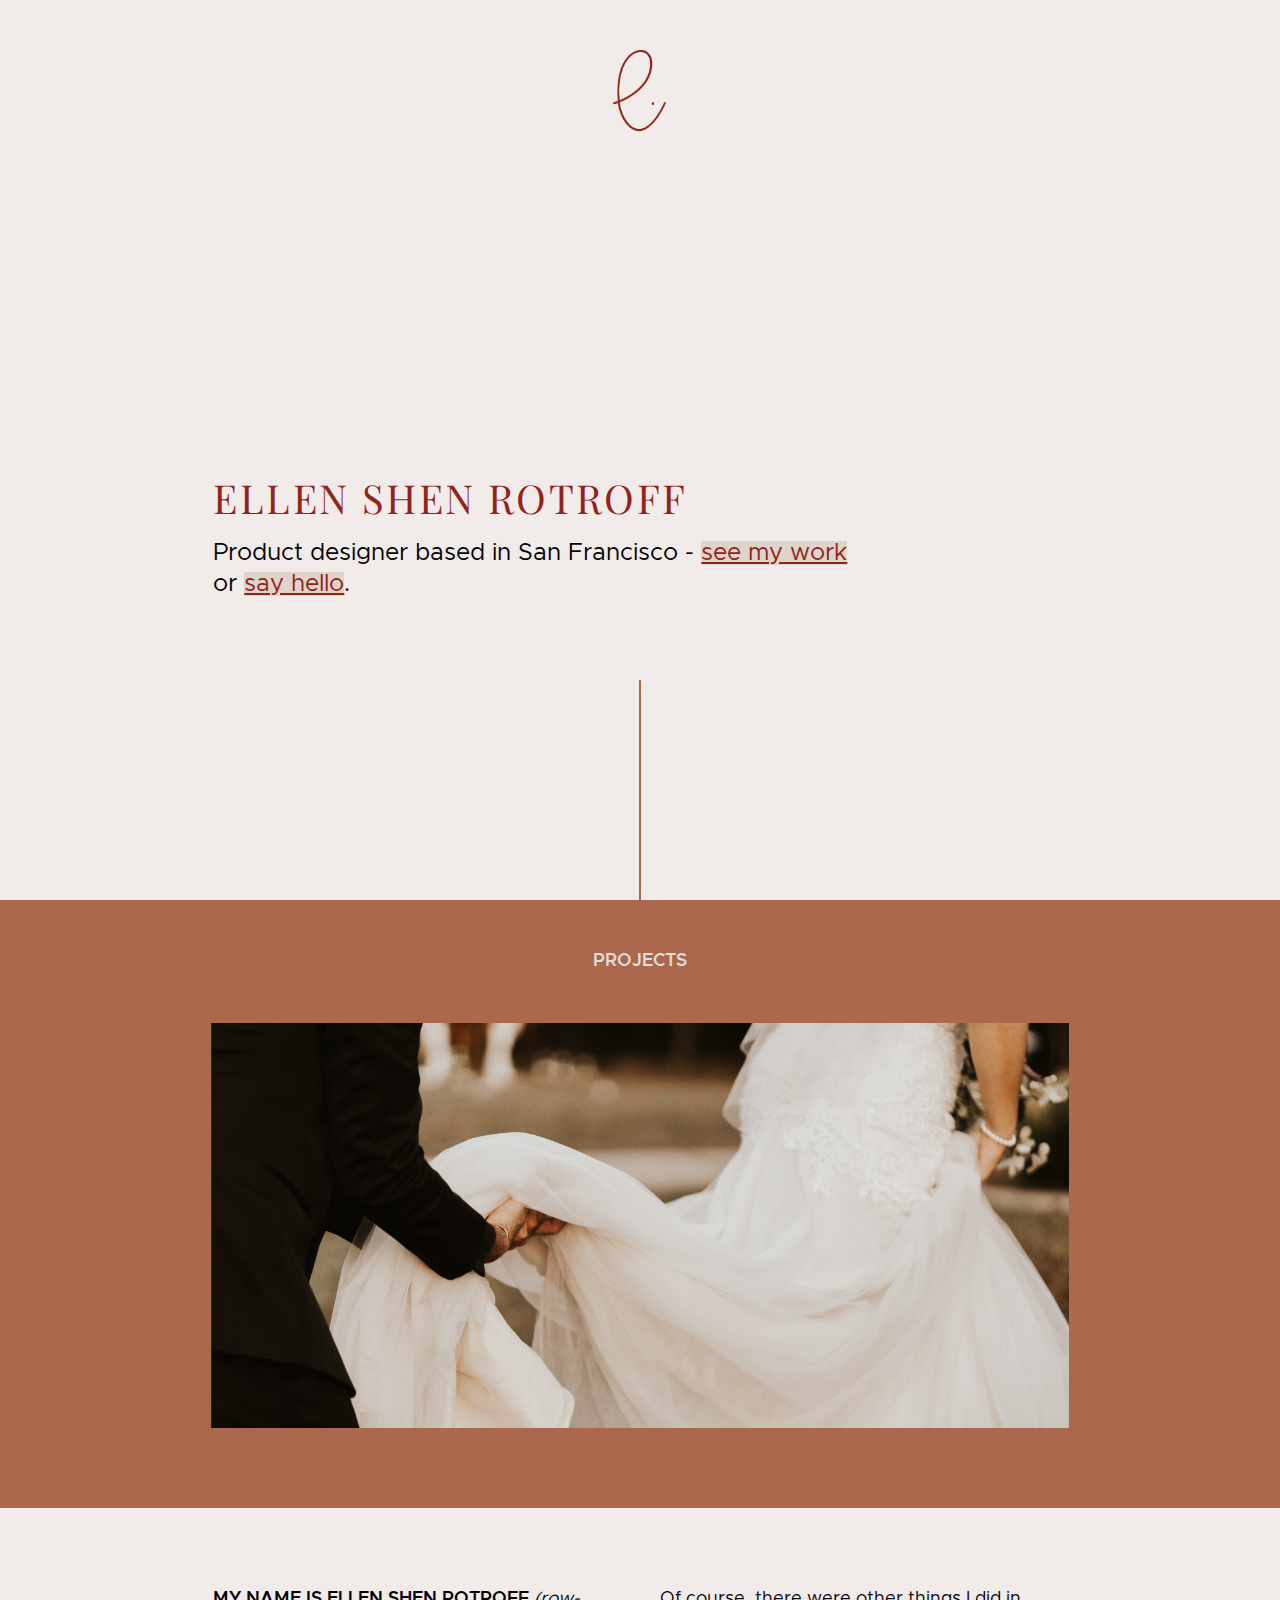
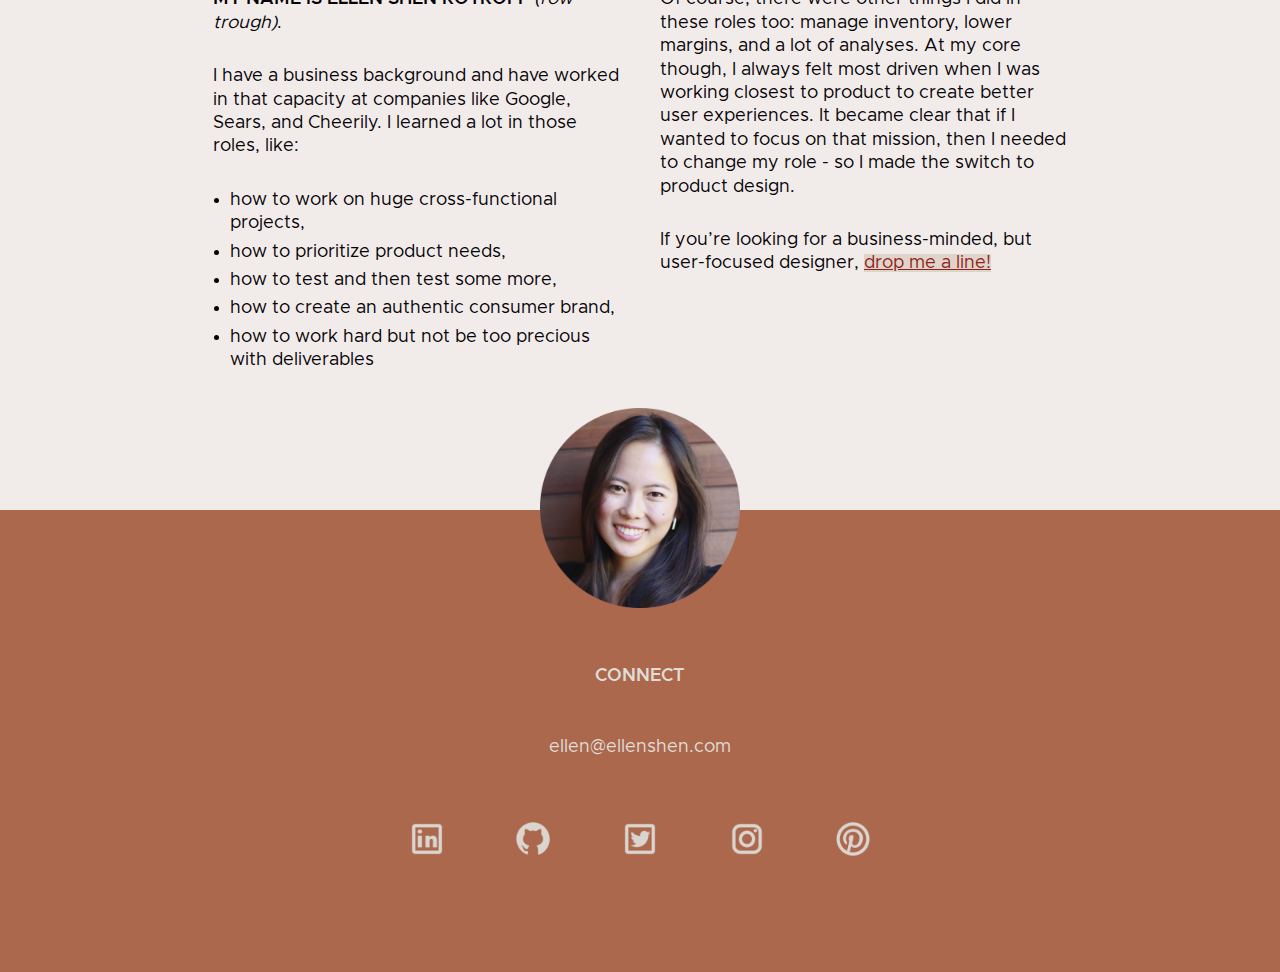
==== index.html @ 1d71dbde "Added tablet and desktop responsive code" ====
<!DOCTYPE html>
<html lang="en" dir="ltr">
  <head>
    <meta name="viewport" content="width=device-width, initial-scale=1">
    <title>Ellen Shen Rotroff | Portfolio</title>
    <link rel="stylesheet" href="styles/reset.css">
    <link rel="stylesheet" href="styles/style.css">
    <link href="https://fonts.googleapis.com/css?family=Playfair+Display" rel="stylesheet">
    <link href="https://fonts.googleapis.com/css?family=Montserrat:400,600" rel="stylesheet">
  </head>
  <body>
    <div class="container-home">

      <section class="nav">
        <img src="images/portfolio-logo.png"/>
      </section>

      <section class="hero">
        <div class="hero-name">
          <h1>ELLEN SHEN ROTROFF</h1>
        </div>
        <p class="hero-description">Product designer based in San Francisco - <a href="#work" class="highlight">see my work</a> or <a href="#connect" class="highlight">say hello</a>.</p>
      </section>

      <section class="scroll-down-line">
        <div class="line-one"></div>
      </section>

      <section class="projects">
        <a id="work"></a>
        <h2 class="projects-header">PROJECTS</h2>

        <div class="case-outer">
          <img src="/images/gather/case-study-hero.jpg" class="case-img"/>
          <div class="case-inner">
            <div class="case-title">
                <h3 class="title">GATHER</h3>
            </div>
            <a href="project.hml"><div class="case-study">
              <h3 class="case-title-hover">GATHER</h3>
              <div class="case-desc">
                <p class="light">An organized and collaborative wedding planning experience for modern couples</p>
              </div>
              <a href="project.html" class="btn light">View Case Study</a>
            </div></a>
          </div>
        </div>
      </section>

      <section class="about">
        <div class="about-col-1">
        <p><span id="biography-intro">MY NAME IS ELLEN SHEN ROTROFF</span> <span class="italicized">(row-trough)</span>.</p>
        <p>I have a business background and have worked in that capacity at companies like Google, Sears, and Cheerily. I learned a lot in those roles, like:</p>
          <ul class="bulleted-list">
            <li>how to work on huge cross-functional projects,</li>
            <li>how to prioritize product needs,</li>
            <li>how to test and then test some more,</li>
            <li>how to create an authentic consumer brand,</li>
            <li>how to work hard but not be too precious with deliverables</li>
          </ul>
        </div>
        <div class="about-col-2">
        <p>Of course, there were other things I did in these roles too: manage inventory, lower margins, and a lot of analyses. At my core though, I always felt most driven when I was working closest to product to create better user experiences. It became clear that if I wanted to focus on that mission, then I needed to change my role - so I made the switch to product design.</p>
        <p>If you’re looking for a business-minded, but user-focused designer, <a href="mailto:ellen@ellenshen.com" class="highlight">drop me a line!</a></p>
      </div>
      </section>

      <section class="photo">
        <img src="images/ellen-2.png" alt="Photo of Ellen"></img>
      </section>

      <section class="decorative-line-top">
        <div class="line-two-top"></div>
      </section>

      <section class="decorative-line-bottom">
        <div class="line-two-bottom"></div>
        <div class="line-two-end"></div>
      </section>

      <footer class="footer-home">
        <h2 class="footer-name"><a id="connect"></a>Connect</h2>
        <a href="mailto:ellen@ellenshen.com" id="email">ellen@ellenshen.com</a>
          <ul class="social-links">
            <li class="linkedin"><a href="https://www.linkedin.com/in/eshen/" target="_blank"><img src="images/icons8-linkedin.png" alt="LinkedIn icon" /></a></li>
            <li class="github"><a href="https://github.com/lnshen" target="_blank"><img src="images/icons8-github.png" alt="Github icon" /></a></li>
            <li class="twitter"><a href="https://twitter.com/ellenshen" target="_blank"><img src="images/icons8-twitter.png" alt="Twitter icon" /></a></li>
            <li class="instagram"><a href="https://www.instagram.com/ecshen/" target="_blank"><img src="images/icons8-instagram_new.png" alt="Instagram icon" /></a></li>
            <li class="pinterest"><a href="https://www.pinterest.com/ellenshen/" target="_blank"><img src="images/icons8-pinterest.png" alt="Pinterest icon" /></a></li>
          </ul>
      </footer>

    </div>
  </body>
</html>
---- styles/style.css ----
@font-face {
    font-family: 'Metropolis Regular';
    src: url("/fonts/Metropolis-Regular.ttf");
}

@font-face {
    font-family: 'Metropolis SemiBold';
    src: url('/fonts/Metropolis-SemiBold.ttf');
}

/* ---------- universal ---------- */

* {
  box-sizing: border-box;
}

html {
  font-size: 10px;
}



/* ----------- structure ----------- */

.container-home {
  background-color: rgba(241, 236, 234, 1);
  display: grid;
  grid-template-columns: 1fr 4fr 2fr 4fr 1fr;
  grid-template-areas:
  ".                      nav                    nav                    nav                    ."
  ".                      hero                   hero                   hero                      ."
  ".                      .                      scroll-down-line       .                      ."
  "projects               projects               projects               projects               projects"
  ".                      about                  about                  about                  ."
  ".                      photo                  photo                  photo                  ."
  ".                      .                      decorative-line-top    .                      ."
  "decorative-line-bottom decorative-line-bottom decorative-line-bottom decorative-line-bottom decorative-line-bottom"
  "footer                 footer                 footer                 footer                 footer";
}


.container-project {
  background-color: rgba(241, 236, 234, 1);
}

section.portfolio {
  padding: 5rem 8%;
}

.bg-white {
  background-color: #fff;
}

.nav img {
  height: 100%;
  text-align: center;
  margin: 0 auto;
  display: block;
}



/* ----------- background colors ----------- */

section {
  background-color: rgba(241, 236, 234, 1);
}

footer,
.projects,
.decorative-line-bottom,
.overview {
  background-color: #AB684D;
}



/* ----------- typography - general ----------- */

h1 {
  color: #91231B;
  font-family: 'Playfair Display', serif;
  font-size: 4em;
  font-weight: 400;
  letter-spacing: 0.06em;
  padding-bottom: 2rem;
  text-transform: uppercase;
}

h2, h3, p {
  font-family: 'Metropolis Regular', sans-serif;
  font-size: 1.8em;
  line-height: 130%;
}


h2, h3 {
  color: #E0DDD7;
  margin: 0 0 5rem 0;
  text-transform: uppercase;
}

h2 {
  font-family: 'Metropolis SemiBold', sans-serif;
}

h2.dark {
  color: #91231B;
  margin: 0 0 3rem 0;
}

h3, p {
  font-weight: 400;
}

p {
  color: #060206;
  margin: 0 0 3rem 0;
}

p.light {
  color: #E0DDD7;
}

a {
  color: #91231B;
  font-family: 'Metropolis Regular', sans-serif;
}

a.highlight {
  background: rgba(183, 156, 130, 0.3);
}

a.highlight:hover,
a.highlight:focus {
  font-family: 'Metropolis SemiBold', sans-serif;
}

a.highlight:active {
  background: rgba(183, 156, 130, 0.5);
}

footer a {
  color: #E0DDD7;
  font-size: 1.8em;
  text-decoration: none;
}


/* ----------- list styling ----------- */

ul {
  color: #060206;
  font-family: 'Metropolis Regular', sans-serif;
  font-size: 1.8em;
  font-weight: 400;
  line-height: 130%;
  margin: 0 0 3rem 0;
}

li {
  padding: 0 0 0.5rem 0;
}

.bulleted-list {
  list-style: disc;
  margin-left: 0.9em;
}



/* ----------- button styling ----------- */

a.btn {
  border: none;
  border-radius: 0;
  cursor: pointer;
  display: inline-block;
  font-size: 1.8rem;
  padding: 1.5rem;
  margin: 0 auto;
  text-align: center;
  text-decoration: none;
  transition: background 150ms ease-in-out,
              transform 50ms ease;
  width: 100%;
}

a.btn:focus {
    outline-offset: -2px;
}

a.btn:active {
    transform: scale(0.99);
}

a.light {
  background: #FFFFFF;
  color: #91231B;
}

a.light:hover,
a.light:focus {
    background: rgba(241, 236, 234, 1);
}

a.light:focus {
    outline: 1px solid #AB684D;
}

a.dark {
  background: #AB684D;
  color: #FFF;
}

a.dark:hover,
a.dark:focus {
    background: rgba(171, 104, 77, 0.9);
}

a.dark:focus {
    outline: 1px solid #FFF;
}



/* ----------- projects section - HERO ----------- */

.proj-hero {
  text-align: center;
}

.proj-hero-img {
  padding: 0 0 3rem 0;
  width: 80%;

}

.proj-hero-logo {
  padding: 0 0 3rem 0;
  width: 40%;
  max-width: 20rem;
}

/* ----------- projects section - ROLE ----------- */

.role, .deliverables, .tools {
  text-align: center;
}

.role-text {
  max-width: 45rem;
  margin: 0 auto;
}

.role-text h2 {
  margin: 0 auto;
  max-width: 40rem;
}

/* ----------- projects section - OVERVIEW ----------- */

.overview {
    display: grid;
    grid-template-columns: 1fr 8fr 1fr;
    grid-template-areas:
        ". problem-title  ."
        ". problem ."
        ". solution-title       ."
        ". solution .";
    padding: 5rem 0 2rem 0;
    text-align: center;
  }

  .problem-title {
    grid-area: problem-title;
  }

  .solution-title {
    grid-area: solution-title;
  }

  .problem-title,
  .solution-title {
    margin: 0 auto -6.5rem;
    z-index: 1;
  }

  .title {
    background: #AB684D;
    width: 10rem;
    z-index: 2;
  }

  .problem {
    grid-area: problem;
  }

  .solution {
    grid-area: solution;
  }

  .problem,
  .solution {
    border: 0.1em solid #E0DDD7;
    padding: 5rem 2rem 2rem;
    margin: 0 auto 3rem;
  }

/* ----------- projects section - COMPETITIVE ANALYSIS ----------- */

.comp-analysis-logos {
  display: flex;
  text-align: center;
}

.logo-1, .logo-2, .logo-3 {
  flex-grow: 1;
}

.comp-analysis-logos img {
  width: 80%;
}


/* ----------- projects section - USER RESEARCH ----------- */

.statistic {
  font-family: 'Playfair Display', serif;
  font-size: 7.2rem;
  color: #AB684D;
}

.orange {
  color: #AB684D;
}

/* ----------- projects section - USER PERSONAS ----------- */

.full-width {
  width: 100%;
}

.bold {
  font-family: 'Metropolis SemiBold', sans-serif;
}

/* ----------- projects section - BRANDING ----------- */

.moodboard {
  padding-bottom: 5rem;
}

.color-palette {
  display: flex;
  text-align: center;
}

.color-1,
.color-2,
.color-3,
.color-4,
.color-5
 {
  border-radius: 50%;
  flex-grow: 1;
  height:18vw;
  margin: 1vw;
  width: 18vw;
}

.color-1 {
  background: #6C716B;
}

.color-2 {
  background: #8F8D82;
}

.color-3 {
  background: #FFF;
}

.color-4 {
  background: #E9E7E6;
}

.color-5 {
  background: #080F01;
}

.typography {
  text-align: center;
}

.type-1 {
  font-family: 'Playfair Display', serif;
  font-size: 2.4rem;
  font-weight: 400;
  margin: 0;
}

.type-2,
.type-3,
.type-4 {
  font-family: 'Poppins', sans-serif;
  margin: 0;
}

.type-3,
.type-4 {
  font-size: 1.2rem;
}

.type-2 {
  font-size: 1.3rem;
}

.type-1,
.type-2,
.type-4 {
  color: #060F00;
}

.type-4 {
  color: #6B716B;
  text-decoration: underline;
}

.type-description {
  font-size: 1.4rem;
}

/* ----------- projects section - WIREFRAMES ----------- */


.partial-width {
  width: 100%;
}

.add-padding {
  padding: 0 0 3rem 0;
}

.wireframes a {
  margin-bottom: 5rem;
}

.wireframes-img {
  display: none;
}

.mockups-img,
.prototype-img {
  width: 100%;
}

.prototype-img {
  max-width: 450px;
}

/* ----------- homepage section - NAVIGATION ----------- */

.nav {
  grid-area: nav;
  height: 15vh;
  padding-top: 5rem;
  margin: 0 auto;
}

#logo {
  color: #91231B;
  letter-spacing: 0.01em;
  font-family: 'Playfair Display', serif;
  font-size: 1.8em;
  font-weight: 400;
  text-decoration: none;
  text-transform: uppercase;
}



/* ----------- homepage section - HERO ----------- */

.hero {
  display: flex;
  flex-direction: column;
  grid-area: hero;
  height: 55vh;
  justify-content: flex-end;
  width: 75%;
}

.hero-description  {
  font-size: 2.4em;
}

.scroll-down-line {
  grid-area: scroll-down-line;
  height: 30vh;
}

.line-one {
  border: 0.05rem solid #AB684D;
  width: 0.05rem;
  margin-top: 5rem;
  margin-bottom: 0;
  margin-left: auto;
  margin-right: auto;
  height: 25vh;
}



/* ---------- homepage section - PROJECTS ---------- */

.projects {
  display: grid;
  grid-area: projects;
  grid-template-columns: 1fr 10fr 1fr;
  grid-template-areas:
      ". projects-header  ."
      ". case-outer       .";
  padding: 5rem 0 8rem 0;
  text-align: center;
}

.case-inner {
  display: grid;
  grid-template-columns: 1fr;
  grid-template-areas:
      "case-title"
      "case-study";
  text-align: center;
}

.projects-header {
  grid-area: projects-header;
}

.case-outer {
  grid-area: case-outer;
}

.case-img {
  display: none;
}

.case-inner a {
  text-decoration: none;
}

.case-title {
  grid-area: case-title;
  margin: 0 auto -6.5rem;
  z-index: 1;
}

.title {
  background: #AB684D;
  width: 10rem;
  z-index: 2;
}

.case-study {
  border: 0.1em solid #E0DDD7;
  grid-area: case-study;
  padding: 5rem 2rem;
}

.case-title-hover {
  display: none;
}


/* ----------- homepage section - ABOUT ----------- */

.about {
  grid-area: about;
  padding: 8rem 0 5rem;
}

#biography-intro {
  color: #060206;
  font-family: 'Metropolis SemiBold', sans-serif;
  text-transform: uppercase;
}

.italicized {
  font-style: italic;
}

.photo {
  background: none;
  grid-area: photo;
  margin: 0 0 -1rem 0;
  text-align: center;
  z-index: 2;
}

.photo img {
    height: auto;
    max-width: 20rem;
    width: 80%;
}

.decorative-line-top {
  grid-area: decorative-line-top;
  height: 20vh;
  z-index: 1;
}

.decorative-line-bottom {
  grid-area: decorative-line-bottom;
  height: 15vh;
}

.line-two-top,
.line-two-bottom,
.line-two-end {
  margin: 0 auto;
}

.line-two-top {
  border: 0.05rem solid #AB684D;
  height: 20vh;
  width: 0;
}

.line-two-bottom {
  border: 0.05rem solid #E0DDD7;
  height: 10vh;
  width: 0;
}

.line-two-end {
  background: #E0DDD7;
  border-radius: 50%;
  height: 1rem;
  width: 1rem;
}



/* ----------- homepage section - FOOTER ----------- */

footer {
  display: grid;
  grid-area: footer;
  grid-template-columns: 1fr 10fr 1fr;
  grid-template-areas:
    ". footer-name ."
    ". email ."
    ". social-links .";
  padding: 10rem 0;
  text-align: center;
  margin-bottom: 0rem;
}

.footer-home {
  padding-top: 5rem;
}

.footer-name {
  grid-area: footer-name;
}

#email {
  grid-area: email;
  padding: 0 0 3.5em 0;
}

.social-links {
  display: flex;
  grid-area: social-links;
}

.linkedin,
.github,
.twitter,
.instagram,
.pinterest {
  flex-grow: 1;
}

.social-links img {
  height: auto;
  max-width: 4rem;
  width: 100%;
}



/* ----------- (TABLET - SMALL) responsive ----------- */

@media screen and (min-width: 575px) {

  /*--- home ---*/


  .container-home {
    grid-template-columns: 1fr 2fr 1fr 2fr 1fr;

    }

  .projects {
    grid-template-columns: 1fr 5fr 1fr;
    padding: 5rem 0 8rem 0;
  }

  .case-desc {
    width: 80%;
    margin: 0 auto;
  }

  a.btn,
  a.dark {
    max-width: 50rem;
  }

  /*--- project ---*/

  a.dark {
    max-width: 45rem;
    margin: 0 auto;
  }

  .product-summary {
    max-width: 50rem;
    margin-left: auto;
    margin-right: auto;
  }

  .proj-hero-img {
    max-height: 40vh;
    width: auto;
  }

  section.portfolio {
    padding: 5rem 12%;
  }

  .overview {
      display: grid;
      grid-template-columns: 1fr 8fr 1fr;
      grid-template-areas:
          ". problem-title  ."
          ". problem ."
          ". solution-title       ."
          ". solution .";
      padding: 5rem 0 2rem 0;
      text-align: center;
    }

    .wireframes a {
      margin-bottom: 5rem;
    }

}


/* ----------- (TABLET - LARGE) responsive ----------- */

@media screen and (min-width: 900px) and (max-width: 1198px) {

  .moodboard {
    padding: 0 20% 5rem 20%;
  }

  .colors {
    padding: 0 20%;
    margin: 0 auto;
  }

  .color-1,
  .color-2,
  .color-3,
  .color-4,
  .color-5 {
    border-radius: 0;
    height: 10rem;
  }

}


@media screen and (min-width: 900px) {


  /*--- home ---*/

  .decorative-line-top,
  .decorative-line-bottom {
    display: none;
  }

  .about {
    display: flex;
    padding-bottom: 0;
  }

  .about-col-1 {
    margin-right: 2rem;
  }

  .about-col-2 {
    margin-left:2rem;
  }

  .about-col-1,
  .about-col-2 {
    width: 100%;
  }

  .photo {
    margin-bottom: -10rem;
  }

  .footer-home {
    padding-top: 15rem;
  }

  .social-links {
    margin: 0 auto;
    width: 50%;
  }

  /*--- project ---*/

  section.portfolio {
    padding: 5rem 20%;
  }

  .overview {
      display: grid;
      grid-template-columns: 1fr 3fr 1fr;
      grid-template-areas:
          ". problem-title  ."
          ". problem ."
          ". solution-title       ."
          ". solution .";
      padding: 5rem 0 2rem 0;
      text-align: center;
    }

  .personas {
    background-image: url(/images/gather/personas.jpg);
    background-size: cover;
    height: 90vh;
  }

  .personas-image {
    display: none;
  }

  .user-stories {
    background-image: url(/images/gather/user-flows-2.png);
    height: 95vh;
    background-size: cover;
  }

  .lower {
    margin-top: 7rem;
  }

  .user-flows {
    display: none;
  }

}


/* ----------- (DESKTOP) responsive - HOMEPAGE ----------- */

@media screen and (min-width: 1199px) {


  .container-home {
    display: grid;
    grid-template-columns: 2fr 4fr 4fr 2fr;
    grid-template-areas:
    "nav                    nav                    nav                    nav"
    ".                      hero                   hero                   ."
    ".                      scroll-down-line       scroll-down-line       ."
    "projects               projects               projects               projects"
    ".                      about                  about                  ."
    ".                      photo                  photo                  ."
    "footer                 footer                 footer                 footer";
  }

/* ----------- (DESKTOP) responsive - HOMEPAGE - PROJECTS ----------- */

  .projects {
    display: block;
  }

  .case-outer {
    height: 45vh;
    min-height: 30rem;
    width: 67%;
    margin: 0 auto;
    overflow: hidden;
    position: relative;
  }

  .case-outer:hover .case-img {
    opacity: 0.1;
  }

  .case-outer:hover .case-inner {
    opacity: 1;
  }

  .case-img {
    display: block;
    opacity: 1;
    position: absolute;
    left: 50%;
    top: 50%;
    height: auto;
    width: 100%;
    transform: translate(-50%,-50%);
  }

  .case-inner {
    margin: 0 auto;
    opacity: 0;
    position: absolute;
    text-align: center;
    transition: .5s ease;
    left: 0;
    right: 0;
    top: 0;
  }

  .case-title {
    position: absolute;
    visibility: hidden;
  }

  .case-study {
    height: 45vh;
    min-height: 30rem;
    width: 100%;
  }

  .case-title-hover {
    display: block;
    background-color: transparent;
  }

  .case-desc {
    margin: 0 auto;
    width: 50%;
  }

/* ----------- (DESKTOP) responsive - PROJECT ----------- */

  section.portfolio {
    padding: 5rem 17%;
  }

  section.rm-portfolio {
    padding: 0;
  }

  .left-content {
    padding-right: 3rem;
    width: 50%;
  }

  a.btn {
    width: 100%;
  }

/* ----------- (DESKTOP) responsive - PROJECT - HERO ----------- */

  .product-summary {
    max-width: 70rem;
  }

/* ----------- (DESKTOP) responsive - PROJECT - ROLE ----------- */

  .role-section {
    display: flex;
  }

  .role,
  .deliverables,
  .tools {
    width: 30%;
    margin: 0 auto;
  }

  .role-text h2 {
    padding-bottom: 1rem;
  }

/* ----------- (DESKTOP) responsive - PROJECT - OVERVIEW ----------- */

  .overview {
    display: grid;
    grid-template-columns: 1fr 3fr 3fr 1fr;
    grid-template-areas:
      ". problem-title solution-title ."
      ". problem       solution       .";
    padding: 5rem 0 2rem 0;
    text-align: center;
  }

  .problem,
  .solution {
    width: 95%;
  }

  .overview-text {
    width: 80%;
    margin: 0 auto 2rem auto;
  }

/* ----------- (DESKTOP) responsive - PROJECT - COMP ANALYSIS ----------- */

  .comp-analysis {
    display: flex;
  }

  .comp-analysis-logos {
    display: flex;
    flex-direction: column;
    margin: 0 auto;
    width: 50%;
  }

  .comp-analysis-logos img {
    width: 40%;
  }

/* ----------- (DESKTOP) responsive - PROJECT - USER RESEARCH ----------- */

  .user-research {
    margin: 0 auto;
  }

  .user-research-content {
    display: flex;
    width: 100%;
  }

  .stat-div {
    padding-right: 2rem;
  }

  .stat-desc {
    padding: 2rem 0 0 2rem;
  }

/* ----------- (DESKTOP) responsive - PROJECT - WIREFRAMES ----------- */

  .container-wireframes {
    display: grid;
    grid-template-columns: 2fr 4fr 4fr 2fr;
    grid-template-areas:
    ". wireframes-img wireframes   ."
    ". wireframes-img user-testing ."
    ". wireframes-img .            .";
    padding: 5rem 0;
  }

  .wireframes {
    grid-area: wireframes;
    margin-left: 3rem;
  }

  .wireframes img {
    display: none;
  }

  .wireframes-img {
    display: inline;
    grid-area: wireframes-img;
    width: 100%;
  }

/* ----------- (DESKTOP) responsive - PROJECT - USER TESTING ----------- */

  .user-testing {
    background-color: rgba(241, 236, 234, 1);
    grid-area: user-testing;
    margin: 5rem 0 0 3rem;
  }


/* ----------- (DESKTOP) responsive - PROJECT - BRANDING ----------- */

  .container-branding {
    background-color: #fff;
    display: grid;
    grid-template-columns: 2fr 4fr 4fr 2fr;
    grid-template-areas:
    ". branding  type      ."
    ". colors    type      ."
    ". moodboard moodboard .";
    padding: 5rem 0;
  }

  .branding {
    background-color: #fff;
    grid-area: branding;
    padding-right: 2rem;
  }

  .colors {
    background-color: #fff;
    grid-area: colors;
  }

  .type {
    background-color: #fff;
    grid-area: type;
  }

  .moodboard {
    background-color: #fff;
    grid-area: moodboard;
  }

  .color-palette {
    display: flex;
    max-width: 30rem;
    text-align: center;
  }

  .color-1,
  .color-2,
  .color-3,
  .color-4,
  .color-5
   {
    border-radius: 0%;
    height: 4rem;
    margin: 0.5rem;
    width: 4rem;
  }

  .color-3 {
    border: 0.1rem solid #E9E7E6;
  }

  .typography {
    text-align: left;
    padding-left: 4rem;
  }

  .type-1 {
    font-size: 2.4rem;
  }

  .type-3,
  .type-4 {
    font-size: 1.4rem;
  }

  .type-2 {
    font-size: 1.8rem;

  }

  .type-description {
    font-size: 1.2rem;
    margin: 0 0 1rem 0;
  }

/* ----------- (DESKTOP) responsive - PROJECT - MOCKUPS ----------- */

  .mockups {
    background-color: rgba(241, 236, 234, 1);
    display: flex;
  }

  .mockups-img {
    margin: 0 auto;
    width: 50%;
  }

/* ----------- (DESKTOP) responsive - PROJECT - PROTOTYPE ----------- */

  .prototype {
    display: flex;
    flex-direction: row-reverse;
    background-color: #fff;
  }

  .prototype-summary {
    margin: 0 auto;
    padding-left: 3rem;
    width: 50%;
  }

  .prototype-img {
    height: 100%;
    width: 50%;
  }

/* ----------- (DESKTOP) responsive - PROJECT - CLOSING THOUGHTS ----------- */

  .closing-thoughts {
    background-color: rgba(241, 236, 234, 1);
  }

}
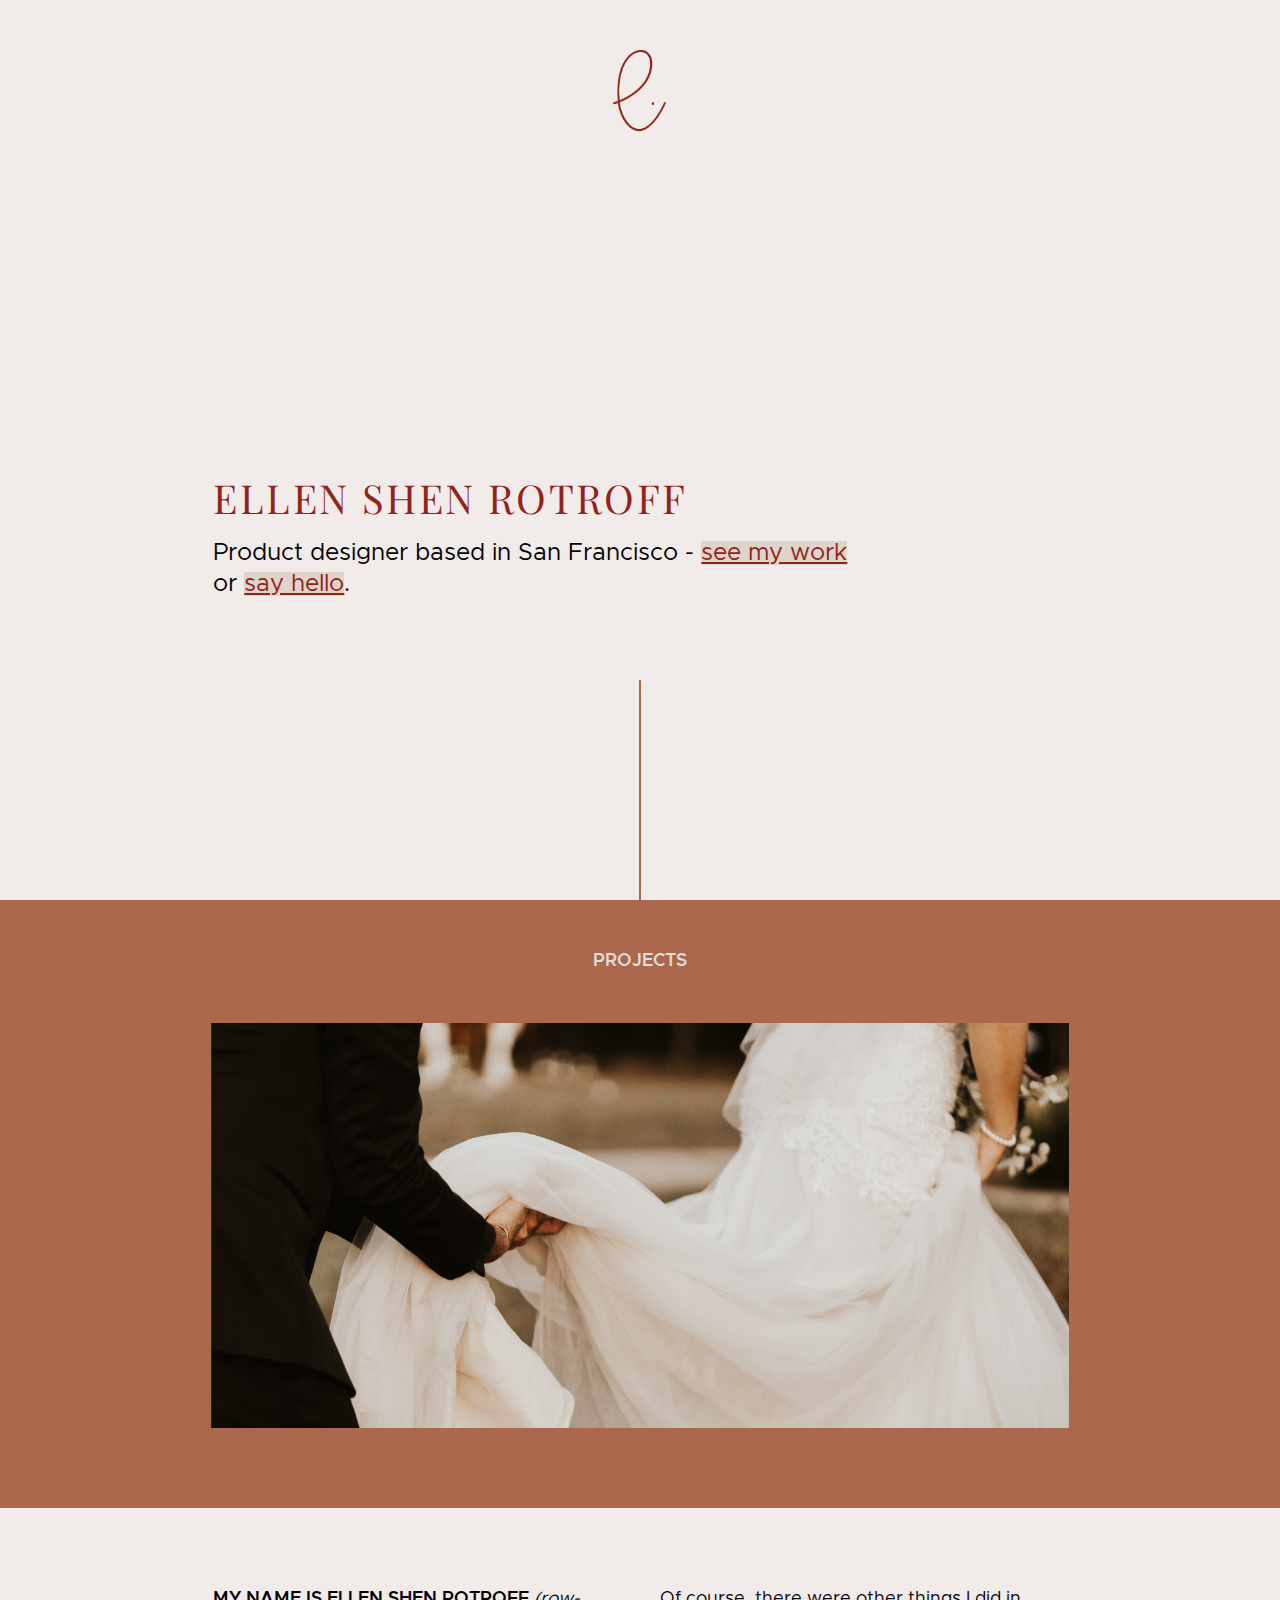
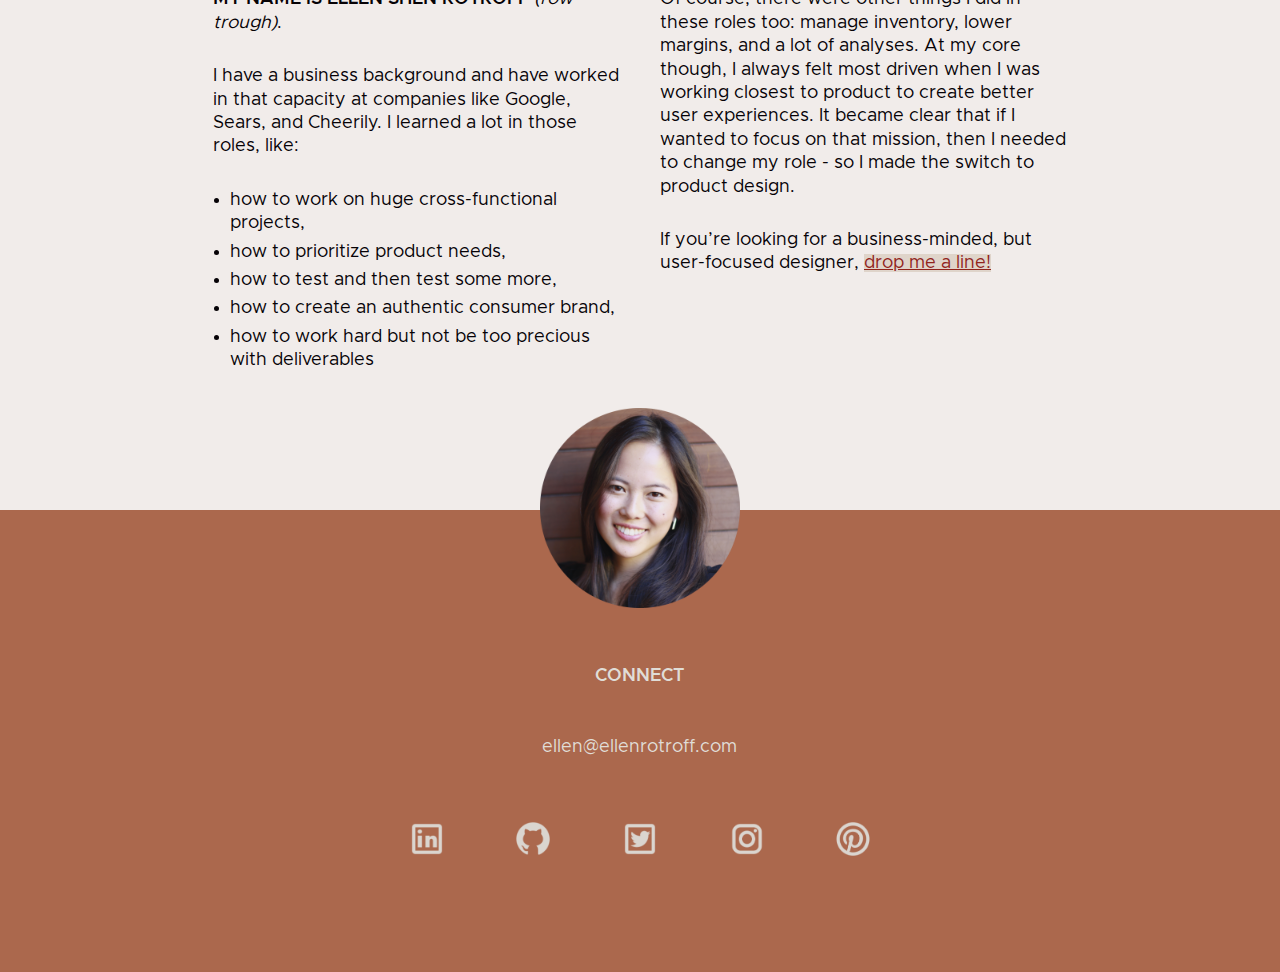
==== commit 8a5470c6: "Added GA Tracking" ====
--- a/index.html
+++ b/index.html
@@ -1,6 +1,16 @@
 <!DOCTYPE html>
 <html lang="en" dir="ltr">
   <head>
+    <!-- Global site tag (gtag.js) - Google Analytics -->
+    <script async src="https://www.googletagmanager.com/gtag/js?id=UA-140252469-1"></script>
+    <script>
+      window.dataLayer = window.dataLayer || [];
+      function gtag(){dataLayer.push(arguments);}
+      gtag('js', new Date());
+
+      gtag('config', 'UA-140252469-1');
+    </script>
+
     <meta name="viewport" content="width=device-width, initial-scale=1">
     <title>Ellen Shen Rotroff | Portfolio</title>
     <link rel="stylesheet" href="styles/reset.css">
@@ -80,7 +90,7 @@
 
       <footer class="footer-home">
         <h2 class="footer-name"><a id="connect"></a>Connect</h2>
-        <a href="mailto:ellen@ellenshen.com" id="email">ellen@ellenshen.com</a>
+        <a href="mailto:ellen@ellenshen.com" id="email">ellen@ellenrotroff.com</a>
           <ul class="social-links">
             <li class="linkedin"><a href="https://www.linkedin.com/in/eshen/" target="_blank"><img src="images/icons8-linkedin.png" alt="LinkedIn icon" /></a></li>
             <li class="github"><a href="https://github.com/lnshen" target="_blank"><img src="images/icons8-github.png" alt="Github icon" /></a></li>
--- a/styles/style.css
+++ b/styles/style.css
@@ -1179,7 +1179,9 @@
 
   .mockups-img {
     margin: 0 auto;
+    height: 100%;
     width: 50%;
+    
   }
 
 /* ----------- (DESKTOP) responsive - PROJECT - PROTOTYPE ----------- */
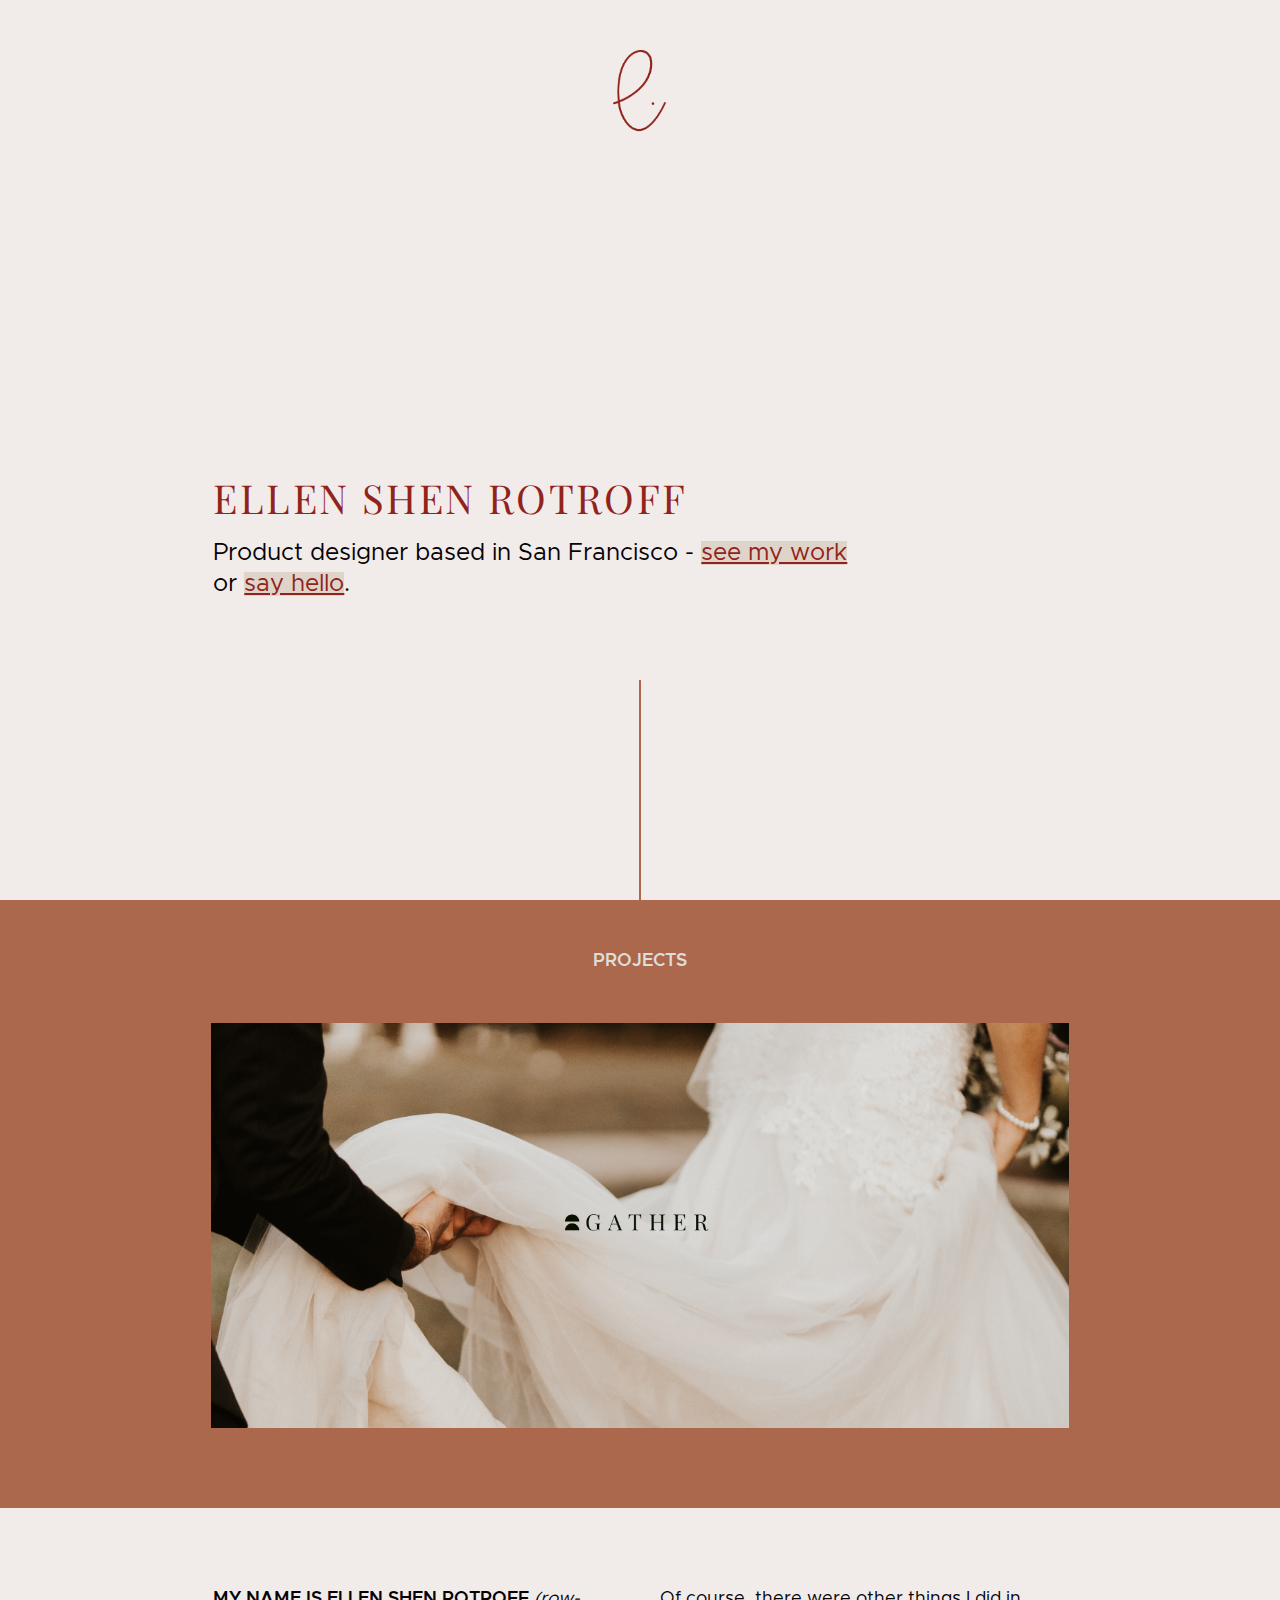
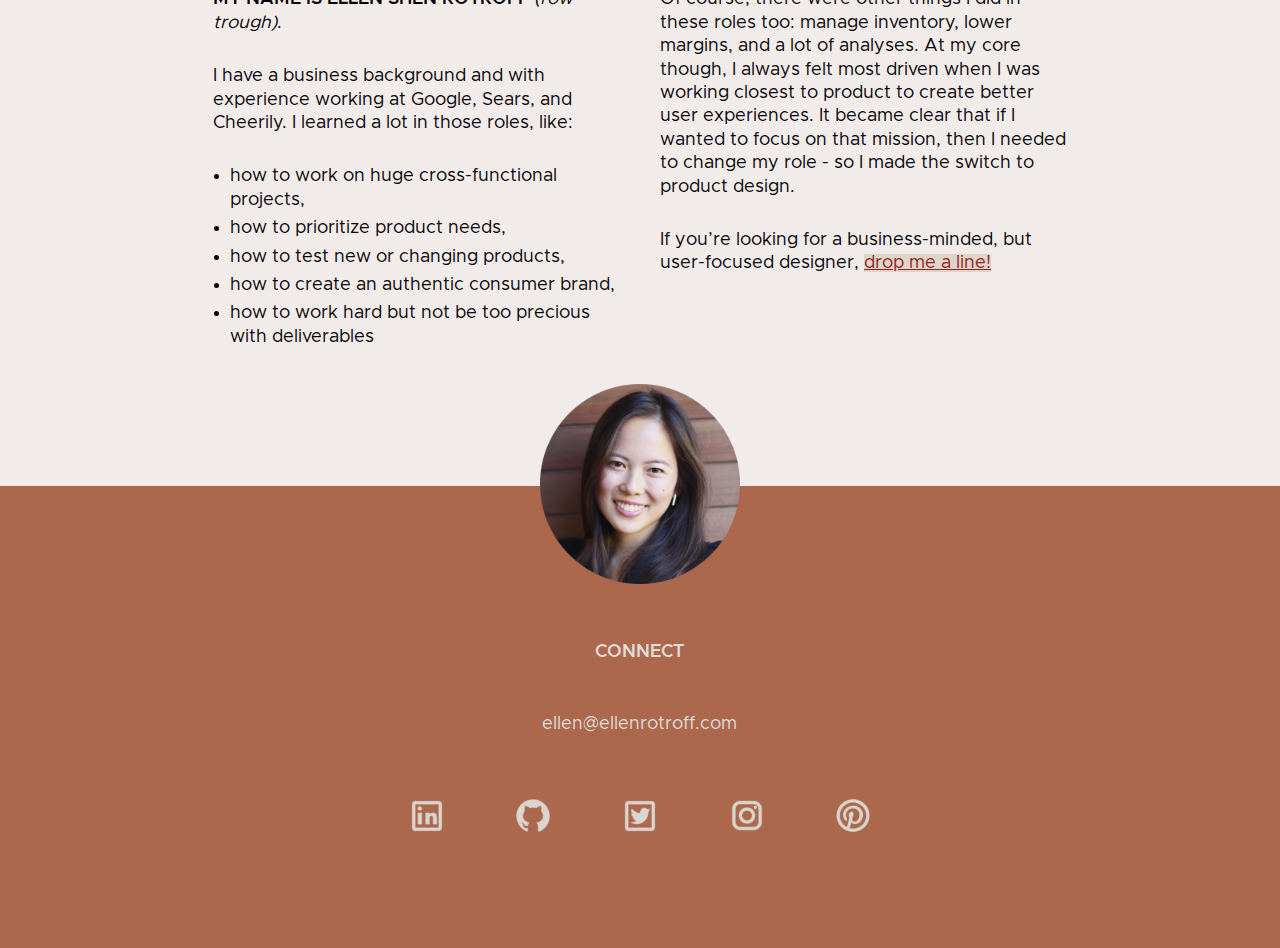
==== commit c4bfb679: "Updated Gather project page" ====
--- a/index.html
+++ b/index.html
@@ -42,11 +42,12 @@
 
         <div class="case-outer">
           <img src="/images/gather/case-study-hero.jpg" class="case-img"/>
+          <img src="images/gather/logo-2.png" class="proj-hero-logo" alt="Logo for Gather"/>
           <div class="case-inner">
             <div class="case-title">
                 <h3 class="title">GATHER</h3>
             </div>
-            <a href="project.hml"><div class="case-study">
+            <a href="project.html"><div class="case-study">
               <h3 class="case-title-hover">GATHER</h3>
               <div class="case-desc">
                 <p class="light">An organized and collaborative wedding planning experience for modern couples</p>
@@ -60,18 +61,18 @@
       <section class="about">
         <div class="about-col-1">
         <p><span id="biography-intro">MY NAME IS ELLEN SHEN ROTROFF</span> <span class="italicized">(row-trough)</span>.</p>
-        <p>I have a business background and have worked in that capacity at companies like Google, Sears, and Cheerily. I learned a lot in those roles, like:</p>
+        <p>I have a business background and with experience working at Google, Sears, and Cheerily. I learned a lot in those roles, like:</p>
           <ul class="bulleted-list">
             <li>how to work on huge cross-functional projects,</li>
             <li>how to prioritize product needs,</li>
-            <li>how to test and then test some more,</li>
+            <li>how to test new or changing products,</li>
             <li>how to create an authentic consumer brand,</li>
             <li>how to work hard but not be too precious with deliverables</li>
           </ul>
         </div>
         <div class="about-col-2">
         <p>Of course, there were other things I did in these roles too: manage inventory, lower margins, and a lot of analyses. At my core though, I always felt most driven when I was working closest to product to create better user experiences. It became clear that if I wanted to focus on that mission, then I needed to change my role - so I made the switch to product design.</p>
-        <p>If you’re looking for a business-minded, but user-focused designer, <a href="mailto:ellen@ellenshen.com" class="highlight">drop me a line!</a></p>
+        <p>If you’re looking for a business-minded, but user-focused designer, <a href="mailto:ellen@ellenrotroff.com" class="highlight">drop me a line!</a></p>
       </div>
       </section>
 
@@ -90,7 +91,7 @@
 
       <footer class="footer-home">
         <h2 class="footer-name"><a id="connect"></a>Connect</h2>
-        <a href="mailto:ellen@ellenshen.com" id="email">ellen@ellenrotroff.com</a>
+        <a href="mailto:ellen@ellenrotroff.com" id="email">ellen@ellenrotroff.com</a>
           <ul class="social-links">
             <li class="linkedin"><a href="https://www.linkedin.com/in/eshen/" target="_blank"><img src="images/icons8-linkedin.png" alt="LinkedIn icon" /></a></li>
             <li class="github"><a href="https://github.com/lnshen" target="_blank"><img src="images/icons8-github.png" alt="Github icon" /></a></li>
--- a/styles/style.css
+++ b/styles/style.css
@@ -332,7 +332,7 @@
 }
 
 .orange {
-  color: #AB684D;
+  background-color: rgba(171, 104, 77, 0.2);
 }
 
 /* ----------- projects section - USER PERSONAS ----------- */
@@ -450,14 +450,33 @@
   display: none;
 }
 
-.mockups-img,
-.prototype-img {
+.option {
+  margin: 0 auto;
+}
+
+.center {
+  text-align: center;
+}
+
+/* ----------- projects section - MOCKUPS & PROTOTYPE ----------- */
+
+.product-screenshot {
+  padding-bottom: 3rem;
   width: 100%;
+}
+
+.option img {
+  padding-bottom: 1rem;
 }
 
 .prototype-img {
   max-width: 450px;
 }
+
+.desktop-img {
+  display: none;
+}
+
 
 /* ----------- homepage section - NAVIGATION ----------- */
 
@@ -542,7 +561,8 @@
   grid-area: case-outer;
 }
 
-.case-img {
+.case-img,
+.proj-hero-logo {
   display: none;
 }
 
@@ -918,8 +938,26 @@
     left: 50%;
     top: 50%;
     height: auto;
-    width: 100%;
-    transform: translate(-50%,-50%);
+    width: 120%;
+    transform: translate(-55%,-50%);
+  }
+
+  .case-outer .proj-hero-logo {
+    display: block;
+    margin: 0 auto;
+    max-width: 15rem;
+    opacity: 1;
+    position: absolute;
+    text-align: center;
+    bottom: 0;
+    left: 0;
+    right: 0;
+    top: 45%;
+
+  }
+
+  .case-outer:hover .proj-hero-logo {
+    opacity: 0;
   }
 
   .case-inner {
@@ -945,8 +983,10 @@
   }
 
   .case-title-hover {
+    background-color: transparent;
     display: block;
-    background-color: transparent;
+    margin: 1rem;
+    visibility: hidden;
   }
 
   .case-desc {
@@ -1174,22 +1214,34 @@
 
   .mockups {
     background-color: rgba(241, 236, 234, 1);
+  }
+
+  .side-by-side {
     display: flex;
   }
 
-  .mockups-img {
-    margin: 0 auto;
-    height: 100%;
-    width: 50%;
-    
+  .img-1,
+  .img-2 {
+    width: 100%;
+  }
+  .img-1 {
+    padding-right: 2rem;
+  }
+
+  .img-2 {
+    padding-left: 2rem;
+  }
+
+  .preference-test {
+    background-color: #fff;
   }
 
 /* ----------- (DESKTOP) responsive - PROJECT - PROTOTYPE ----------- */
 
   .prototype {
+    background-color: rgba(241, 236, 234, 1);
     display: flex;
     flex-direction: row-reverse;
-    background-color: #fff;
   }
 
   .prototype-summary {
@@ -1203,10 +1255,19 @@
     width: 50%;
   }
 
+  .mobile-img {
+    display: none;
+  }
+
+  .desktop-img {
+    display: block;
+  }
+
+
 /* ----------- (DESKTOP) responsive - PROJECT - CLOSING THOUGHTS ----------- */
 
   .closing-thoughts {
-    background-color: rgba(241, 236, 234, 1);
-  }
-
-}
+    background-color: #fff;
+  }
+
+}
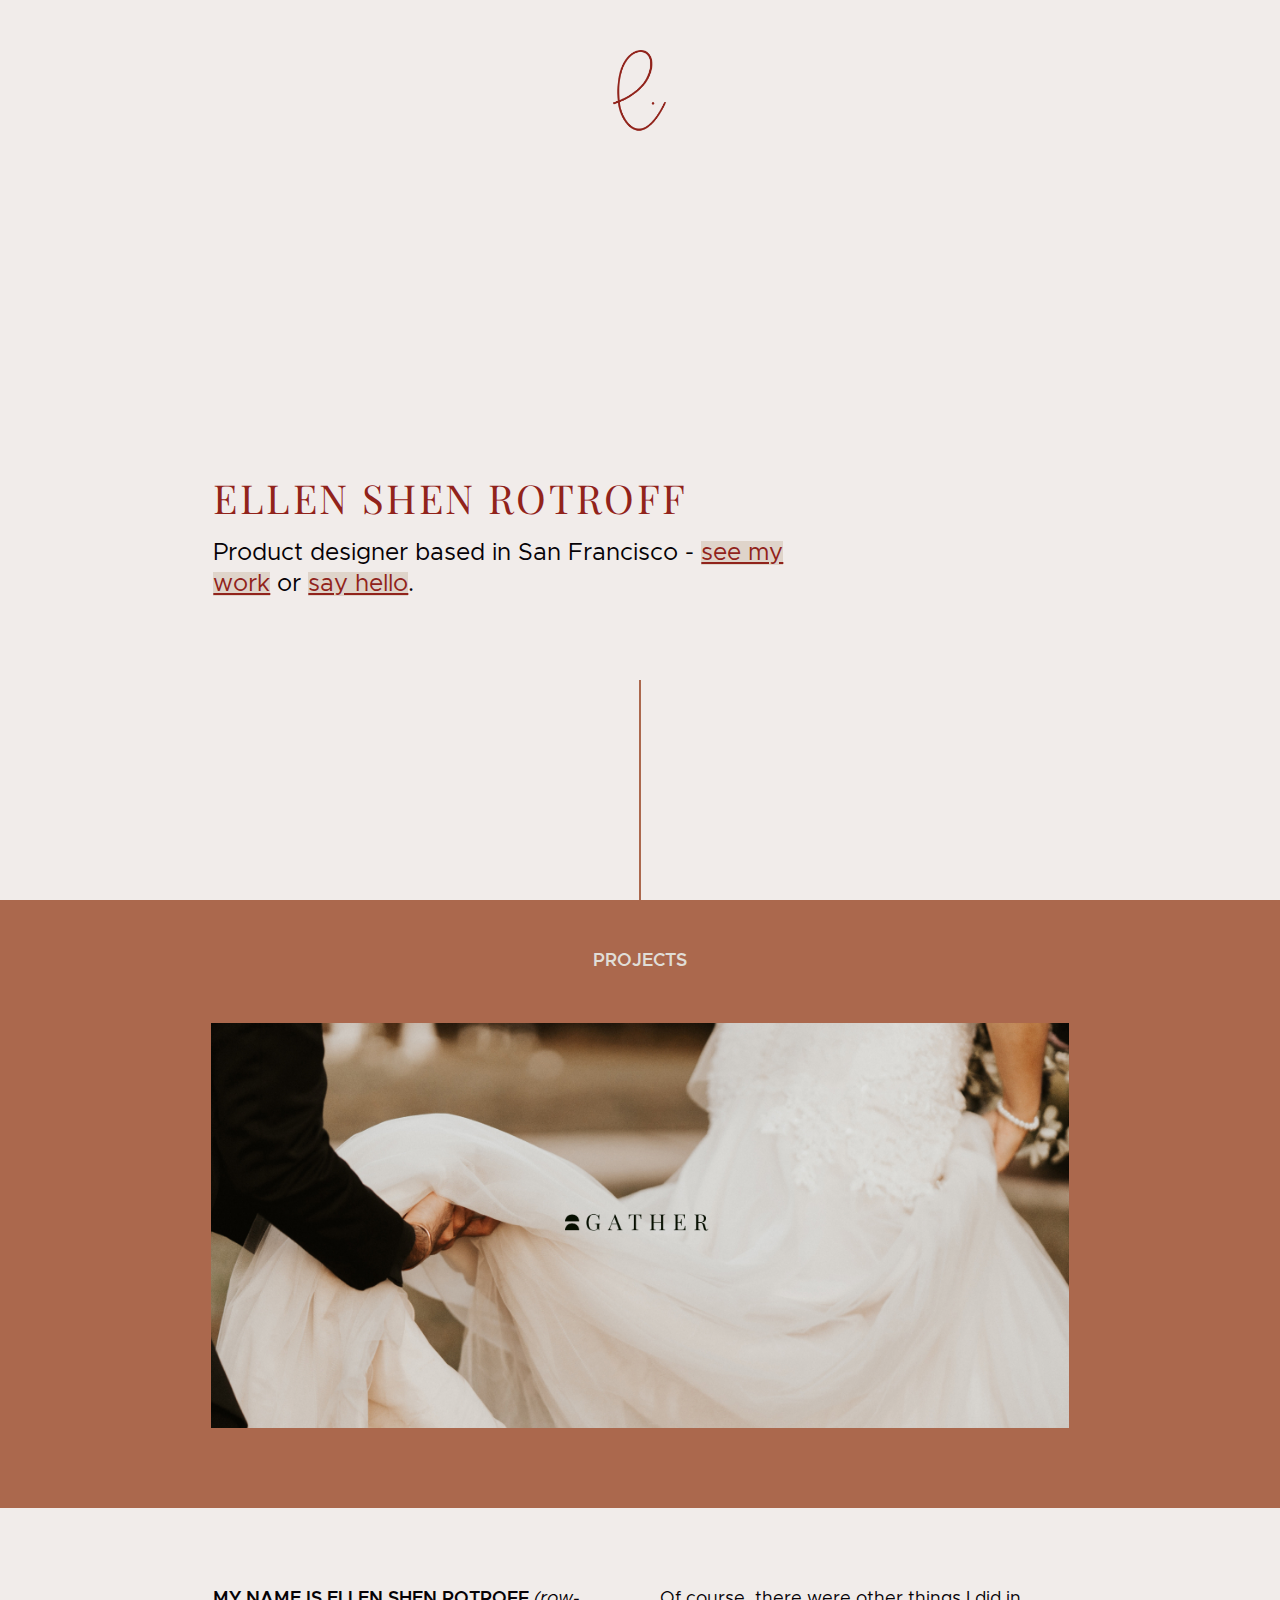
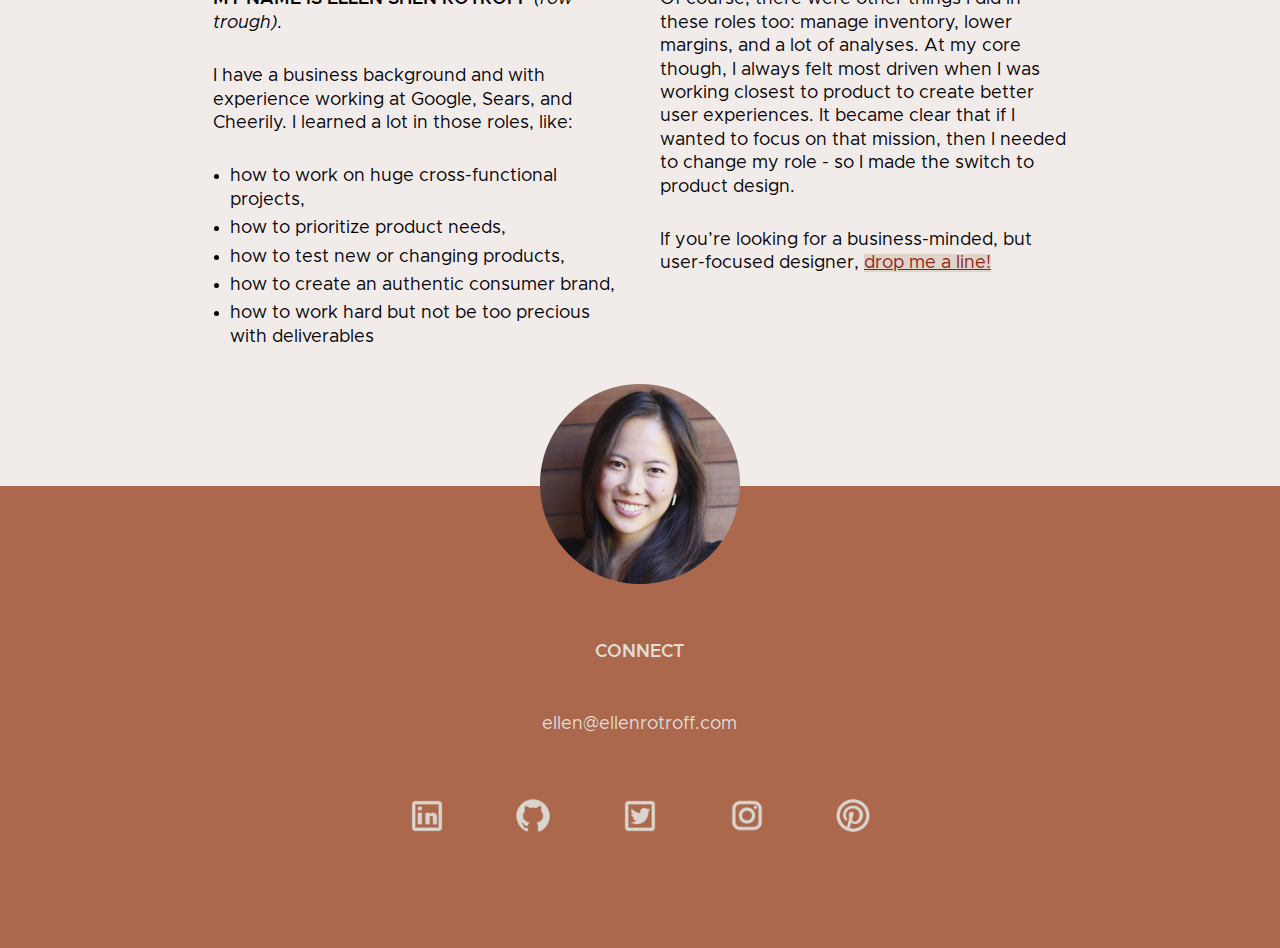
==== commit 0d971b77: "Made portfolio assessment revisions" ====
--- a/index.html
+++ b/index.html
@@ -11,18 +11,18 @@
       gtag('config', 'UA-140252469-1');
     </script>
 
-    <meta name="viewport" content="width=device-width, initial-scale=1">
+    <meta name="viewport" charset="utf-8" content="width=device-width, initial-scale=1">
     <title>Ellen Shen Rotroff | Portfolio</title>
+    <link href="https://fonts.googleapis.com/css?family=Playfair+Display" rel="stylesheet">
+    <link href="https://fonts.googleapis.com/css?family=Montserrat:400,600" rel="stylesheet">
     <link rel="stylesheet" href="styles/reset.css">
     <link rel="stylesheet" href="styles/style.css">
-    <link href="https://fonts.googleapis.com/css?family=Playfair+Display" rel="stylesheet">
-    <link href="https://fonts.googleapis.com/css?family=Montserrat:400,600" rel="stylesheet">
   </head>
   <body>
     <div class="container-home">
 
       <section class="nav">
-        <img src="images/portfolio-logo.png"/>
+        <img src="images/logo.png"/>
       </section>
 
       <section class="hero">
@@ -42,7 +42,7 @@
 
         <div class="case-outer">
           <img src="/images/gather/case-study-hero.jpg" class="case-img"/>
-          <img src="images/gather/logo-2.png" class="proj-hero-logo" alt="Logo for Gather"/>
+          <img src="images/gather/logo.png" class="proj-hero-logo" alt="Logo for Gather"/>
           <div class="case-inner">
             <div class="case-title">
                 <h3 class="title">GATHER</h3>
@@ -72,12 +72,12 @@
         </div>
         <div class="about-col-2">
         <p>Of course, there were other things I did in these roles too: manage inventory, lower margins, and a lot of analyses. At my core though, I always felt most driven when I was working closest to product to create better user experiences. It became clear that if I wanted to focus on that mission, then I needed to change my role - so I made the switch to product design.</p>
-        <p>If you’re looking for a business-minded, but user-focused designer, <a href="mailto:ellen@ellenrotroff.com" class="highlight">drop me a line!</a></p>
+        <p>If you’re looking for a business-minded, but user-focused designer, <a href="mailto:ellen@ellenrotroff.com" target="_blank" class="highlight">drop me a line!</a></p>
       </div>
       </section>
 
       <section class="photo">
-        <img src="images/ellen-2.png" alt="Photo of Ellen"></img>
+        <img src="images/ellen.png" alt="Photo of Ellen"></img>
       </section>
 
       <section class="decorative-line-top">
@@ -91,7 +91,7 @@
 
       <footer class="footer-home">
         <h2 class="footer-name"><a id="connect"></a>Connect</h2>
-        <a href="mailto:ellen@ellenrotroff.com" id="email">ellen@ellenrotroff.com</a>
+        <a href="mailto:ellen@ellenrotroff.com" target="_blank" id="email">ellen@ellenrotroff.com</a>
           <ul class="social-links">
             <li class="linkedin"><a href="https://www.linkedin.com/in/eshen/" target="_blank"><img src="images/icons8-linkedin.png" alt="LinkedIn icon" /></a></li>
             <li class="github"><a href="https://github.com/lnshen" target="_blank"><img src="images/icons8-github.png" alt="Github icon" /></a></li>
--- a/styles/style.css
+++ b/styles/style.css
@@ -1,3 +1,27 @@
+
+
+
+
+
+
+
+
+
+@media screen and (min-width: 900px) {
+
+
+
+}
+
+
+
+@media screen and (min-width: 1199px) {
+
+
+
+}
+
+
 @font-face {
     font-family: 'Metropolis Regular';
     src: url("/fonts/Metropolis-Regular.ttf");
@@ -6,6 +30,16 @@
 @font-face {
     font-family: 'Metropolis SemiBold';
     src: url('/fonts/Metropolis-SemiBold.ttf');
+}
+
+@font-face {
+    font-family: 'Metropolis Regular Italic';
+    src: url('/fonts/Metropolis-RegularItalic.otf');
+}
+
+@font-face {
+    font-family: 'Metropolis SemiBold Italic';
+    src: url('/fonts/Metropolis-SemiBoldItalic.otf');
 }
 
 /* ---------- universal ---------- */
@@ -244,7 +278,7 @@
 
 /* ----------- projects section - ROLE ----------- */
 
-.role, .deliverables, .tools {
+.role, .deliverables, .tools, .duration {
   text-align: center;
 }
 
@@ -309,26 +343,84 @@
 
 /* ----------- projects section - COMPETITIVE ANALYSIS ----------- */
 
-.comp-analysis-logos {
-  display: flex;
+.brand-logo {
   text-align: center;
-}
-
-.logo-1, .logo-2, .logo-3 {
-  flex-grow: 1;
-}
-
-.comp-analysis-logos img {
-  width: 80%;
+  height: 7rem;
+  padding-top: 2rem;
+}
+
+#ww,
+#zola  {
+  height: 4rem;
+}
+
+#knot {
+height: 4.8rem;
+}
+
+.brand-comparison {
+  margin: 5rem 0 0 0;
+}
+
+.brand {
+  background: rgba(224, 221, 215, 0.3);
+  padding: 2rem;
+}
+
+.brand-1,
+.brand-2 {
+  margin-bottom: 1rem;
+}
+
+.container-branding section.portfolio {
+  padding-top: 0;
+  padding-bottom: 0;
+}
+
+.container-branding h2 {
+  padding-top: 5rem;
+}
+
+.brand-desc {
+  display: grid;
+  grid-template-columns: 1fr 9fr;
+  grid-template-areas:
+  'thumbup   pro'
+  'thumbdown con';
+  padding: 1rem 2rem;
+}
+
+.thumbup {
+  grid-area: thumbup;
+  margin-right: 1rem;
+}
+
+.thumbdown {
+  grid-area: thumbdown;
+  margin-right: 1rem;
+}
+
+.thumbup img,
+.thumbdown img {
+  max-width: 2rem;
+}
+
+.pro {
+  grid-area: pro;
+}
+
+.con {
+  grid-area: con;
 }
 
 
 /* ----------- projects section - USER RESEARCH ----------- */
 
 .statistic {
+  color: #AB684D;
   font-family: 'Playfair Display', serif;
   font-size: 7.2rem;
-  color: #AB684D;
+  margin: 0;
 }
 
 .orange {
@@ -345,15 +437,23 @@
   font-family: 'Metropolis SemiBold', sans-serif;
 }
 
+.i-bold {
+  font-family: 'Metropolis SemiBold Italic', sans-serif;
+}
+
 /* ----------- projects section - BRANDING ----------- */
 
-.moodboard {
-  padding-bottom: 5rem;
+.branding {
+  margin-bottom: 5rem;
 }
 
 .color-palette {
   display: flex;
   text-align: center;
+}
+
+.colors {
+  padding: 0 8%;
 }
 
 .color-1,
@@ -362,11 +462,11 @@
 .color-4,
 .color-5
  {
-  border-radius: 50%;
+  border-radius: 0%;
   flex-grow: 1;
-  height:18vw;
+  height: 10vw;
   margin: 1vw;
-  width: 18vw;
+  width: 10vw;
 }
 
 .color-1 {
@@ -389,7 +489,16 @@
   background: #080F01;
 }
 
+.type {
+  margin: 0 auto;
+  text-align: center;
+}
+
 .typography {
+  border: 1px solid #060206;
+  margin: 5rem auto;
+  padding-top: 3rem;
+  width: 80%;
   text-align: center;
 }
 
@@ -450,10 +559,6 @@
   display: none;
 }
 
-.option {
-  margin: 0 auto;
-}
-
 .center {
   text-align: center;
 }
@@ -465,8 +570,13 @@
   width: 100%;
 }
 
-.option img {
+.side {
+  text-align: center;
+}
+
+.side img {
   padding-bottom: 1rem;
+  max-width: 500px;
 }
 
 .prototype-img {
@@ -507,6 +617,7 @@
   grid-area: hero;
   height: 55vh;
   justify-content: flex-end;
+  max-width: 600px;
   width: 75%;
 }
 
@@ -562,7 +673,7 @@
 }
 
 .case-img,
-.proj-hero-logo {
+.case-outer .proj-hero-logo {
   display: none;
 }
 
@@ -607,7 +718,7 @@
 }
 
 .italicized {
-  font-style: italic;
+  font-family: 'Metropolis Regular Italic', sans-serif;
 }
 
 .photo {
@@ -784,7 +895,9 @@
 @media screen and (min-width: 900px) and (max-width: 1198px) {
 
   .moodboard {
-    padding: 0 20% 5rem 20%;
+    /* padding: 0 20% 5rem 20%; */
+    max-height: 90vh;
+    overflow: hidden;
   }
 
   .colors {
@@ -799,6 +912,10 @@
   .color-5 {
     border-radius: 0;
     height: 10rem;
+  }
+
+  .typography {
+    width: 60%;
   }
 
 }
@@ -863,6 +980,37 @@
       text-align: center;
     }
 
+    .user-research {
+      margin: 0 auto;
+    }
+
+    .user-research-content {
+      display: flex;
+      width: 100%;
+    }
+
+    .stat-div {
+      padding-right: 2rem;
+    }
+
+    .stat-desc {
+      padding-top: 2.5rem;
+      padding-bottom: 0;
+      max-width: 60rem;
+    }
+
+    .stat-1 {
+      padding-top: 2rem;
+    }
+
+    .stat-2 {
+      padding-top: 2.5rem;
+    }
+
+    .stat-3 {
+      padding-top: 3rem;
+    }
+
   .personas {
     background-image: url(/images/gather/personas.jpg);
     background-size: cover;
@@ -873,18 +1021,24 @@
     display: none;
   }
 
-  .user-stories {
-    background-image: url(/images/gather/user-flows-2.png);
-    height: 95vh;
-    background-size: cover;
-  }
-
-  .lower {
-    margin-top: 7rem;
+  .personas-text {
+    display: flex;
+  }
+
+  .persona-1 {
+    width: 50%;
+    padding-right: 2rem;
+  }
+
+  .persona-2 {
+    width: 50%;
+    padding-left: 2rem;
   }
 
   .user-flows {
-    display: none;
+    /* display: none; */
+    max-height: 80vh;
+    overflow: hidden;
   }
 
 }
@@ -925,6 +1079,7 @@
 
   .case-outer:hover .case-img {
     opacity: 0.1;
+    transition: 0.5s ease;
   }
 
   .case-outer:hover .case-inner {
@@ -1013,6 +1168,7 @@
     width: 100%;
   }
 
+
 /* ----------- (DESKTOP) responsive - PROJECT - HERO ----------- */
 
   .product-summary {
@@ -1027,8 +1183,9 @@
 
   .role,
   .deliverables,
-  .tools {
-    width: 30%;
+  .tools,
+  .duration {
+    width: 22%;
     margin: 0 auto;
   }
 
@@ -1060,38 +1217,46 @@
 
 /* ----------- (DESKTOP) responsive - PROJECT - COMP ANALYSIS ----------- */
 
-  .comp-analysis {
+  .brand-comparison {
     display: flex;
   }
 
-  .comp-analysis-logos {
-    display: flex;
-    flex-direction: column;
-    margin: 0 auto;
-    width: 50%;
-  }
-
-  .comp-analysis-logos img {
-    width: 40%;
-  }
-
-/* ----------- (DESKTOP) responsive - PROJECT - USER RESEARCH ----------- */
-
-  .user-research {
-    margin: 0 auto;
-  }
-
-  .user-research-content {
-    display: flex;
-    width: 100%;
-  }
-
-  .stat-div {
-    padding-right: 2rem;
-  }
-
-  .stat-desc {
-    padding: 2rem 0 0 2rem;
+  .brand-desc {
+  padding: 2rem 0;
+  }
+
+  .brand {
+  width: 33%;
+  }
+
+  .brand-1,
+  .brand-2 {
+    margin-bottom: 0;
+    margin-right: 0.5rem;
+  }
+
+  .brand-2,
+  .brand-3 {
+    margin-left: 0.5em;
+  }
+
+/* ----------- (DESKTOP) responsive - PROJECT - USER STORIES ----------- */
+
+  .user-stories {
+    background-image: url(/images/gather/user-flows-2.jpg);
+    background-size: cover;
+  }
+
+  .user-stories .lower {
+    margin-bottom: 5rem;
+  }
+
+  .lower {
+    margin-top: 7rem;
+  }
+
+  .user-flows {
+    display: none;
   }
 
 /* ----------- (DESKTOP) responsive - PROJECT - WIREFRAMES ----------- */
@@ -1137,10 +1302,27 @@
     display: grid;
     grid-template-columns: 2fr 4fr 4fr 2fr;
     grid-template-areas:
-    ". branding  type      ."
-    ". colors    type      ."
-    ". moodboard moodboard .";
+    ". branding        branding      ."
+    ". logo-brainstorm logo-brainstorm ."
+    ". moodboard moodboard ."
+    ". color-text      colors      ."
+    ". type-text type .";
     padding: 5rem 0;
+  }
+
+  .color-text {
+    background-color: #fff;
+    grid-area: color-text;
+  }
+
+  .type-text {
+    background-color: #fff;
+    grid-area: type-text;
+  }
+
+  .logo-brainstorm {
+    background-color: #fff;
+    grid-area: logo-brainstorm;
   }
 
   .branding {
@@ -1152,11 +1334,20 @@
   .colors {
     background-color: #fff;
     grid-area: colors;
+    padding-left: 3.5rem;
   }
 
   .type {
     background-color: #fff;
     grid-area: type;
+    margin-top: 5rem;
+  }
+
+  .typography {
+    width: 100%;
+    border: none;
+    padding: 0%;
+    margin: 0%;
   }
 
   .moodboard {
@@ -1166,7 +1357,8 @@
 
   .color-palette {
     display: flex;
-    max-width: 30rem;
+    flex-direction: column;
+    margin-top: 5rem;
     text-align: center;
   }
 
@@ -1177,18 +1369,13 @@
   .color-5
    {
     border-radius: 0%;
-    height: 4rem;
-    margin: 0.5rem;
-    width: 4rem;
+    height: 5rem;
+    width: 100%;
+    margin: 0;
   }
 
   .color-3 {
     border: 0.1rem solid #E9E7E6;
-  }
-
-  .typography {
-    text-align: left;
-    padding-left: 4rem;
   }
 
   .type-1 {
@@ -1218,6 +1405,10 @@
 
   .side-by-side {
     display: flex;
+  }
+
+  .side {
+    width: 50%;
   }
 
   .img-1,
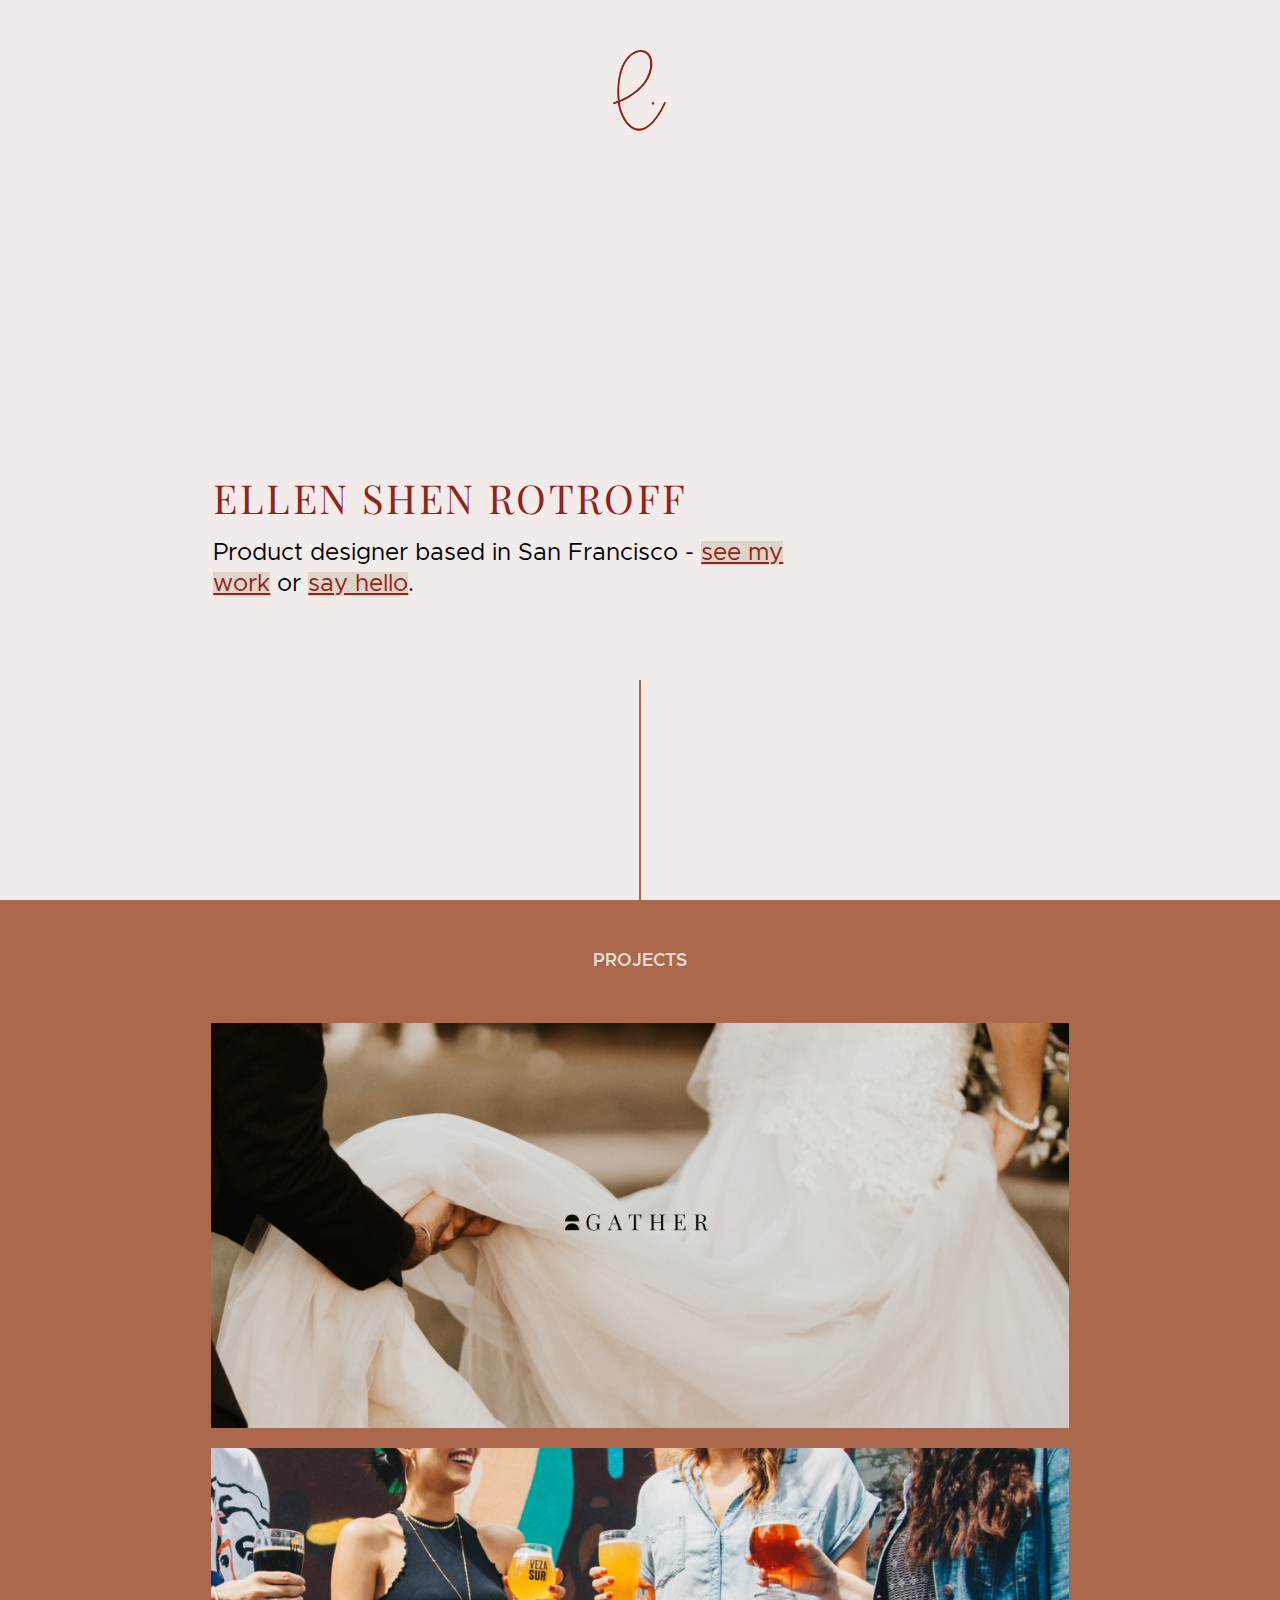
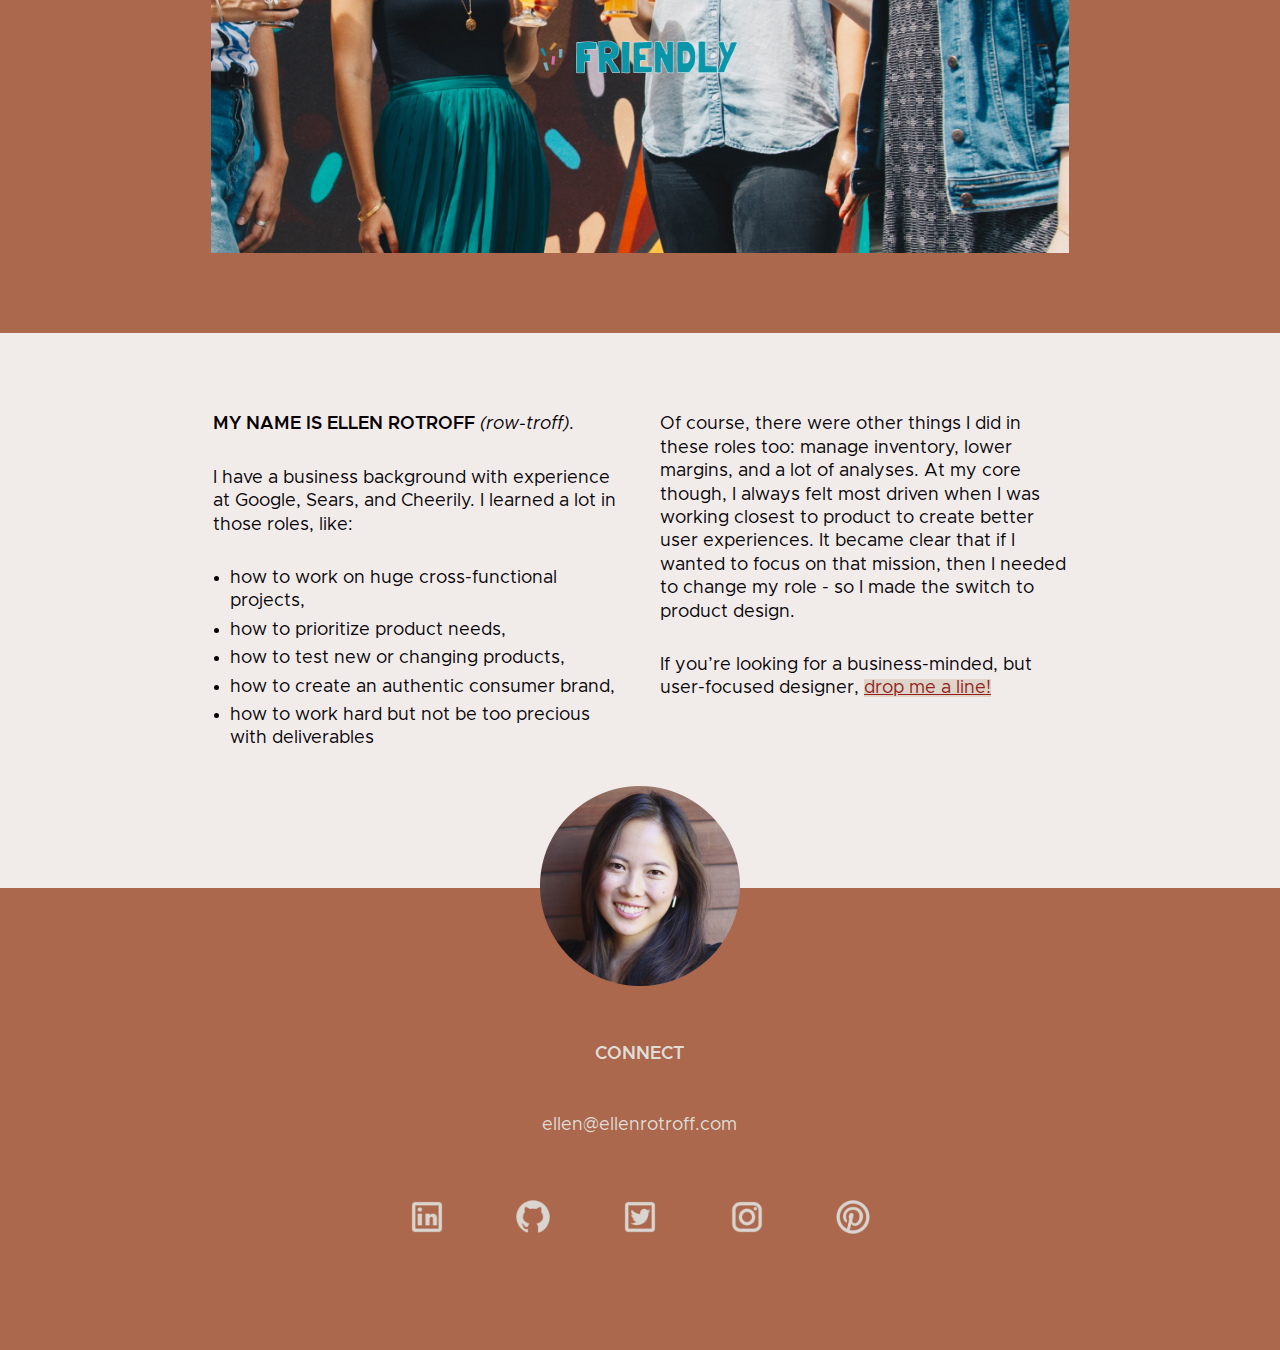
==== commit ce74e90e: "Adding Friendly case study" ====
--- a/index.html
+++ b/index.html
@@ -56,12 +56,29 @@
             </div></a>
           </div>
         </div>
+
+        <div class="case-outer-2">
+          <img src="/images/friendly/case-study-hero.jpg" class="case-img"/>
+          <img src="images/friendly/logo-outlined.png" class="proj-hero-logo" alt="Logo for Friendly"/>
+          <div class="case-inner">
+            <div class="case-title">
+                <h3 class="title">FRIENDLY</h3>
+            </div>
+            <a href="project.html"><div class="case-study">
+              <h3 class="case-title-hover">FRIENDLY</h3>
+              <div class="case-desc">
+                <p class="light">A better way for women to make new friends</p>
+              </div>
+              <a href="friendly.html" class="btn light">View Case Study</a>
+            </div></a>
+          </div>
+        </div>
       </section>
 
       <section class="about">
         <div class="about-col-1">
-        <p><span id="biography-intro">MY NAME IS ELLEN SHEN ROTROFF</span> <span class="italicized">(row-trough)</span>.</p>
-        <p>I have a business background and with experience working at Google, Sears, and Cheerily. I learned a lot in those roles, like:</p>
+        <p><span id="biography-intro">MY NAME IS ELLEN ROTROFF</span> <span class="italicized">(row-troff)</span>.</p>
+        <p>I have a business background with experience at Google, Sears, and Cheerily. I learned a lot in those roles, like:</p>
           <ul class="bulleted-list">
             <li>how to work on huge cross-functional projects,</li>
             <li>how to prioritize product needs,</li>
--- a/styles/style.css
+++ b/styles/style.css
@@ -41,6 +41,23 @@
     font-family: 'Metropolis SemiBold Italic';
     src: url('/fonts/Metropolis-SemiBoldItalic.otf');
 }
+
+
+@font-face {
+    font-family: 'Anonymous Pro Bold';
+    src: url("/fonts/friendly/AnonymousPro-Bold.ttf");
+}
+
+@font-face {
+    font-family: 'Londrina Solid';
+    src: url('/fonts/friendly/LondrinaSolid-Regular.ttf');
+}
+
+@font-face {
+    font-family: 'Didact Gothic';
+    src: url('/fonts/friendly/DidactGothic-Regularc.ttf');
+}
+
 
 /* ---------- universal ---------- */
 
@@ -650,7 +667,8 @@
   grid-template-columns: 1fr 10fr 1fr;
   grid-template-areas:
       ". projects-header  ."
-      ". case-outer       .";
+      ". case-outer       ."
+      ". case-outer-2     .";
   padding: 5rem 0 8rem 0;
   text-align: center;
 }
@@ -672,8 +690,14 @@
   grid-area: case-outer;
 }
 
+.case-outer-2 {
+  grid-area: case-outer-2;
+  margin-top: 5rem;
+}
+
 .case-img,
-.case-outer .proj-hero-logo {
+.case-outer .proj-hero-logo,
+.case-outer-2 .proj-hero-logo {
   display: none;
 }
 
@@ -1068,7 +1092,8 @@
     display: block;
   }
 
-  .case-outer {
+  .case-outer,
+  .case-outer-2 {
     height: 45vh;
     min-height: 30rem;
     width: 67%;
@@ -1077,12 +1102,18 @@
     position: relative;
   }
 
-  .case-outer:hover .case-img {
+  .case-outer-2 {
+    margin-top: 2rem;
+  }
+
+  .case-outer:hover .case-img,
+  .case-outer-2:hover .case-img {
     opacity: 0.1;
     transition: 0.5s ease;
   }
 
-  .case-outer:hover .case-inner {
+  .case-outer:hover .case-inner,
+  .case-outer-2:hover .case-inner {
     opacity: 1;
   }
 
@@ -1097,7 +1128,8 @@
     transform: translate(-55%,-50%);
   }
 
-  .case-outer .proj-hero-logo {
+  .case-outer .proj-hero-logo,
+  .case-outer-2 .proj-hero-logo {
     display: block;
     margin: 0 auto;
     max-width: 15rem;
@@ -1111,7 +1143,12 @@
 
   }
 
-  .case-outer:hover .proj-hero-logo {
+  .case-outer-2 .proj-hero-logo {
+    max-width: 20rem;
+  }
+
+  .case-outer:hover .proj-hero-logo,
+  .case-outer-2:hover .proj-hero-logo {
     opacity: 0;
   }
 
@@ -1462,3 +1499,327 @@
   }
 
 }
+
+/* ----------- (MOBILE) FRIENDLY ----------- */
+
+.stat-div img {
+  width: 60px;
+}
+
+.personas-text img {
+  width: 100%;
+  padding-bottom: 2rem;
+
+}
+
+.personas-text {
+  padding-bottom: 2rem;
+}
+
+.prototype-friendly h3 {
+  color: #060206;
+  font-family: 'Metropolis SemiBold';
+  margin-bottom: 2rem;
+}
+
+.prototype-summary img {
+  width: 100%;
+  max-width: 300px;
+}
+
+@media screen and (min-width: 575px) {
+.side-by-side {
+  display: flex;
+}
+
+.side {
+  width: 50%;
+}
+
+.img-1,
+.img-2 {
+  width: 100%;
+}
+.img-1 {
+  padding-right: 2rem;
+}
+
+.img-2 {
+  padding-left: 2rem;
+}
+
+.placeholder {
+  display: block;
+  visibility: hidden;
+}
+
+.user-research-friendly {
+  margin: 0 auto;
+}
+
+.user-research-content-friendly {
+  display: flex;
+  width: 100%;
+}
+
+.stat-div-friendly {
+  padding-right: 2rem;
+}
+
+.stat-desc-friendly {
+  padding-top: .5rem;
+  padding-bottom: 0;
+  max-width: 60rem;
+}
+
+}
+
+.color-text h2 {
+  padding-top: 0;
+}
+
+.colors-friendly {
+  padding-bottom: 3rem;
+}
+
+h4 {
+    font-family: 'Metropolis SemiBold', sans-serif;
+    font-size: 1.6em;
+    line-height: 130%;
+    color: #060206;
+    text-transform: uppercase;
+    padding-bottom: 1rem;
+  }
+
+.side-friendly p {
+  font-size: 1.6rem;
+  margin-bottom: 1rem;
+}
+
+.side-friendly img {
+  margin-bottom: 3rem;
+}
+
+
+.brand-friendly {
+  background: rgba(255, 255, 255, 0.8);
+}
+
+.color-1-friendly {
+  background: #0B95A8;
+}
+
+.color-2-friendly {
+  background: #C68C43;
+}
+
+.color-3-friendly {
+  background: #DC69AE;
+  border: none;
+}
+
+.color-4-friendly {
+  background: #E2E0DD;
+}
+
+.color-5-friendly {
+  background: #77B1C6;
+}
+
+.type-1-friendly {
+  font-family: 'Londrina Solid', sans-serif;
+}
+
+.type-2-friendly {
+  font-family: 'Anonymous Pro Bold', serif;
+  text-transform: uppercase;
+}
+
+.type-3-friendly,
+.type-4-friendly {
+  font-family: 'Didact Gothic', sans-serif;
+}
+
+.type-1-friendly,
+.type-2-friendly,
+.type-4-friendly {
+  color: #000;
+}
+
+.type-4-friendly {
+  color: #0B95A8;
+  text-decoration: underline;
+}
+
+@media screen and (max-width: 574px) {
+  .placeholder {
+    display: none;
+  }
+
+  .persona-img,
+  .persona-desc p {
+    margin: 0 auto;
+  }
+}
+
+.side-friendly img {
+  max-width: 300px;
+}
+
+.sbs-smaller {
+  padding: 0 2rem;
+}
+
+.persona-img {
+  max-width: 30rem;
+}
+
+.persona-friendly p {
+  max-width: 43rem;
+}
+
+section.brand-comp-friendly {
+  padding-top: 0;
+}
+
+section.ca-friendly {
+  padding-bottom: 0;
+}
+
+@media screen and (max-width: 575px) {
+
+}
+
+@media screen and (min-width: 700px) {
+
+  .persona-friendly {
+    display: flex;
+  }
+
+  .persona-img img {
+    max-height: 20rem;
+  }
+
+  .persona-desc {
+    margin: auto 0;
+    padding-left: 3rem;
+    max-width: 100rem;
+  }
+
+  .persona-desc p {
+    max-width: 50rem;
+  }
+
+}
+
+@media screen and (min-width: 1199px) {
+
+  .us-img-desktop {
+    max-height: 80vh;
+    overflow: hidden;
+    padding-bottom: 3rem;
+  }
+
+  .us-img-desktop img {
+    width: 100%;
+  }
+
+  .color-text h2 {
+    padding-top: 5rem;
+  }
+
+  section.portfolio-desktop {
+    padding: 5rem 33% 5rem 17%;
+  }
+
+  section.ca-friendly {
+    margin-bottom: -5rem;
+  }
+
+
+
+  /* .container-wireframes-friendly {
+    display: grid;
+    grid-template-columns: 2fr 4fr 4fr 2fr;
+    grid-template-areas:
+    ". wireframes-img-1 wireframes ."
+    ". wireframes-img-2 wireframes ."
+    ". wireframes-img-3 wireframes .";
+    padding: 5rem 0;
+  }
+
+  .wireframes {
+    grid-area: wireframes;
+    margin-left: 3rem;
+  }
+
+  .wireframes-img-1 {
+    grid-area: wireframes-img-1;
+    width: 100%;
+  }
+
+  .wireframes-img-2 {
+    grid-area: wireframes-img-2;
+    width: 100%;
+  }
+
+  .wireframes-img-3 {
+    grid-area: wireframes-img-3;
+    width: 100%;
+  } */
+
+  .wireframe-imgs {
+    display: flex;
+    padding-bottom: 3rem;
+  }
+
+  .wf-img-3 {
+    margin: auto 0;
+  }
+
+  .wireframe-imgs img {
+    height: 100%;
+    padding: 0 0.5rem;
+  }
+
+  .container-branding-friendly {
+    background-color: #fff;
+    display: grid;
+    grid-template-columns: 2fr 3fr 3fr 4fr;
+    grid-template-areas:
+    ". branding        branding      ."
+    ". moodboard moodboard ."
+    ". logo-text logo-text ."
+    ". logo-brainstorm logo-brainstorm ."
+    ". color-text      colors      ."
+    ". type-text type .";
+    padding: 3rem 0;
+  }
+
+  .logo-text {
+    grid-area: logo-text;
+  }
+
+  .branding {
+    margin-bottom: 0rem;
+  }
+
+  .mockup-imgs-friendly {
+    display: flex;
+
+  }
+
+  .mockup-imgs-friendly div {
+    padding: 0 0.5rem;
+  }
+
+  .mockup-img-fr-1,
+  .mockup-img-fr-2,
+  .mockup-img-fr-3, {
+    height: 100%;
+    margin: auto 0;
+    padding: 0 0.5rem;
+  }
+
+
+}
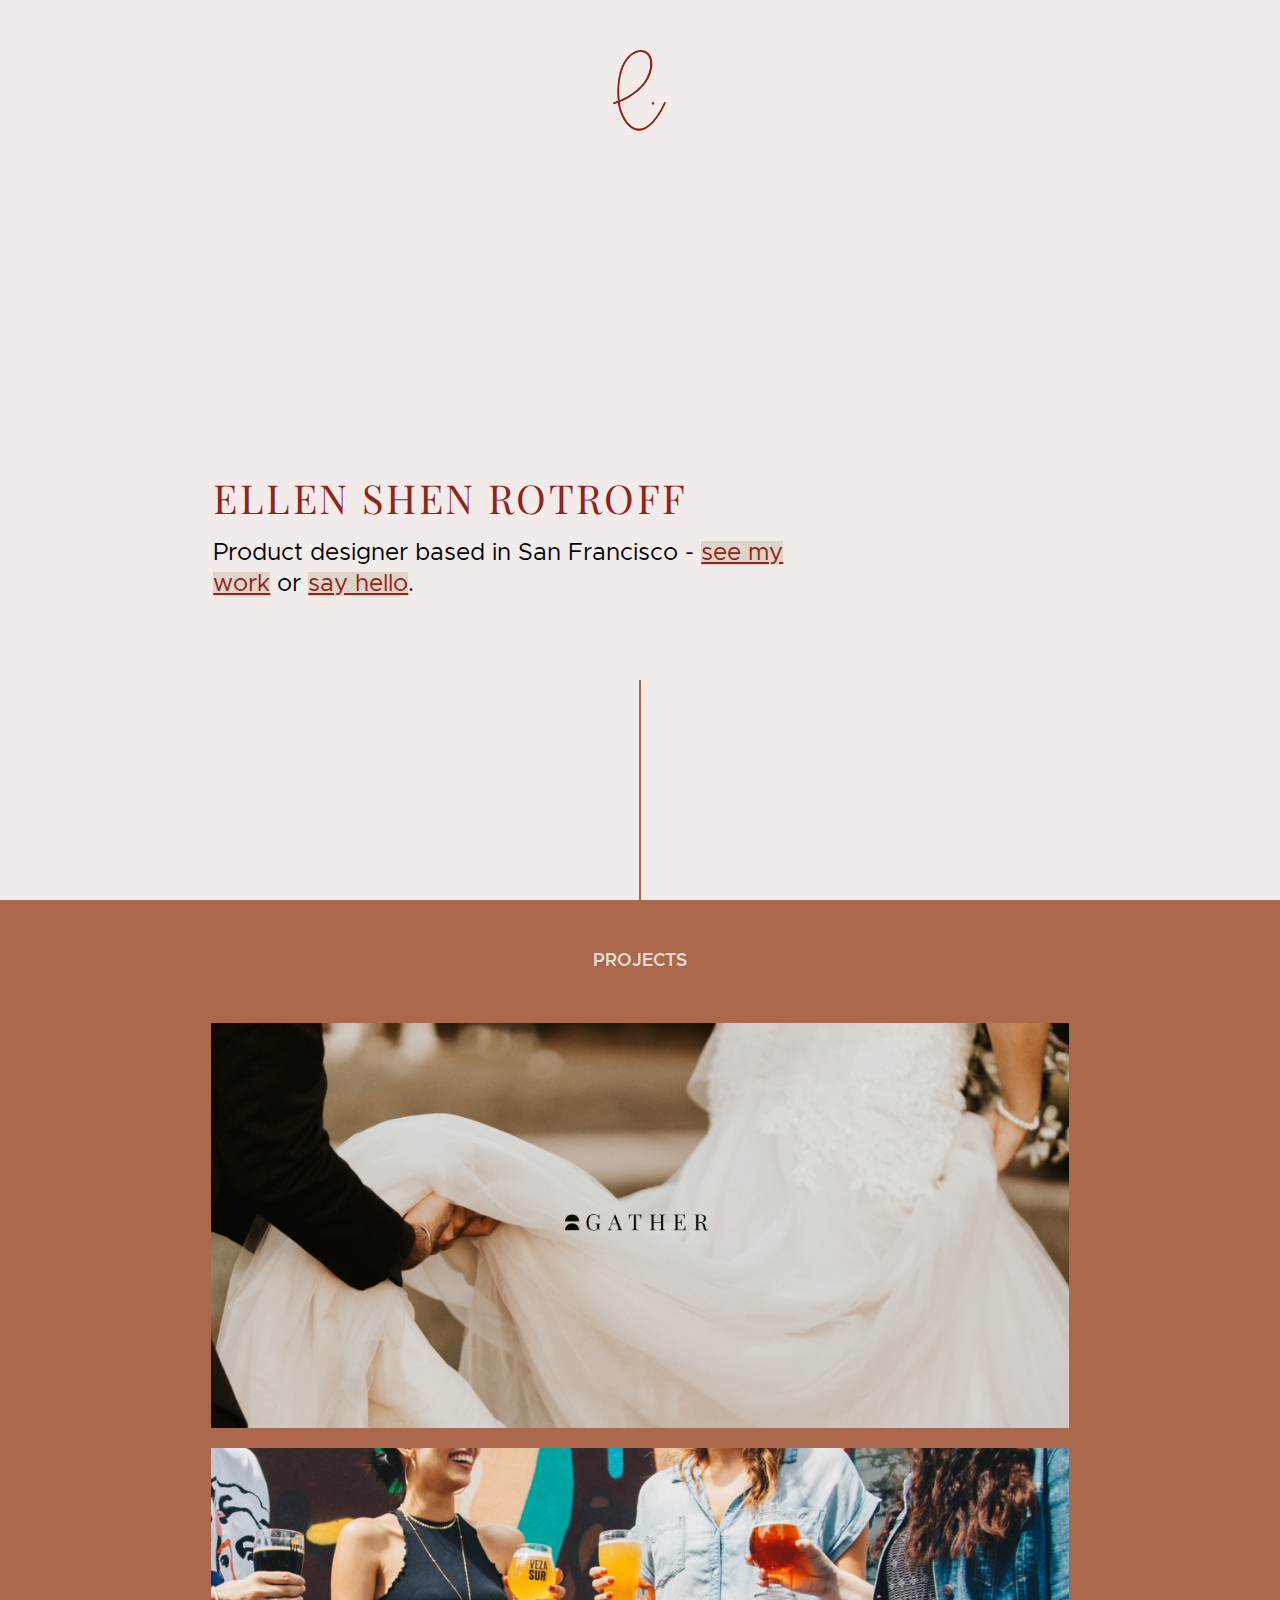
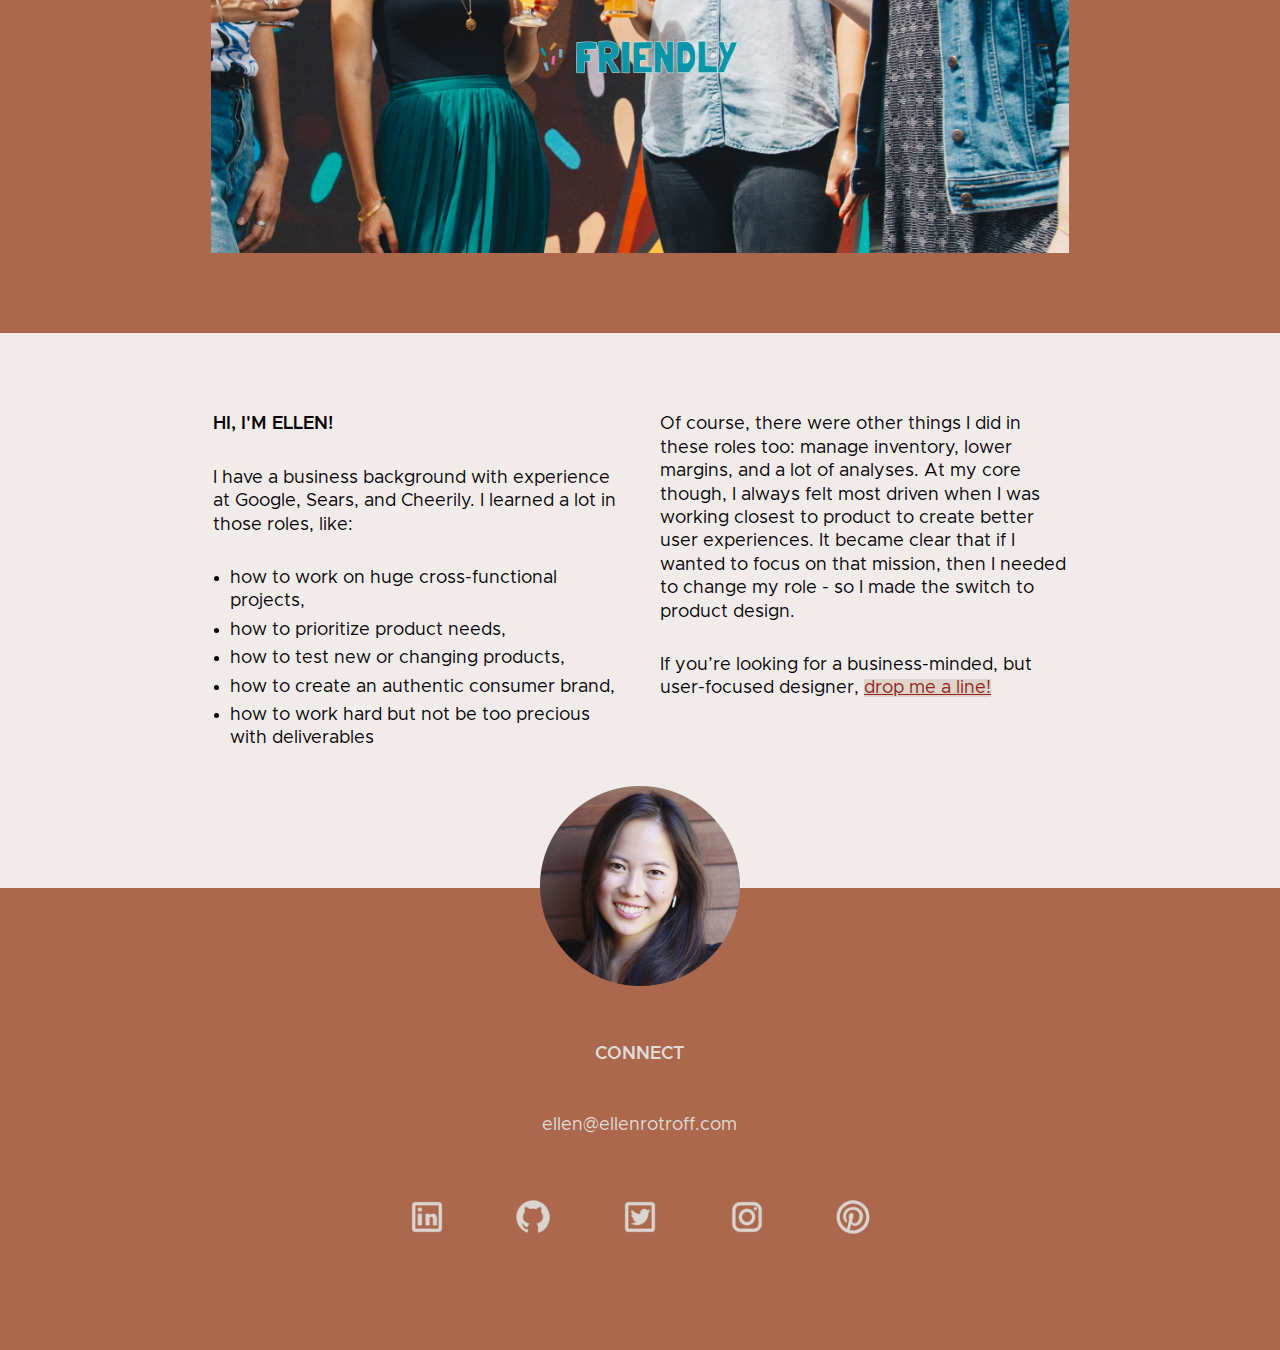
==== commit 7d1a68d6: "Updated project link" ====
--- a/index.html
+++ b/index.html
@@ -64,7 +64,7 @@
             <div class="case-title">
                 <h3 class="title">FRIENDLY</h3>
             </div>
-            <a href="project.html"><div class="case-study">
+            <a href="friendly.html"><div class="case-study">
               <h3 class="case-title-hover">FRIENDLY</h3>
               <div class="case-desc">
                 <p class="light">A better way for women to make new friends</p>
@@ -77,7 +77,7 @@
 
       <section class="about">
         <div class="about-col-1">
-        <p><span id="biography-intro">MY NAME IS ELLEN ROTROFF</span> <span class="italicized">(row-troff)</span>.</p>
+        <p><span id="biography-intro">Hi, I'm Ellen!</span></p>
         <p>I have a business background with experience at Google, Sears, and Cheerily. I learned a lot in those roles, like:</p>
           <ul class="bulleted-list">
             <li>how to work on huge cross-functional projects,</li>
--- a/styles/style.css
+++ b/styles/style.css
@@ -1697,7 +1697,7 @@
   }
 
   .persona-img img {
-    max-height: 20rem;
+    max-width: 20rem;
   }
 
   .persona-desc {
@@ -1821,5 +1821,17 @@
     padding: 0 0.5rem;
   }
 
-
-}
+  .persona-img {
+    max-width: 20rem;
+  }
+
+  .wf-img-1,
+  .wf-img-2,
+  .wf-img-3, {
+    height: 100%;
+    margin: auto 0;
+    padding: 0 0.5rem;
+  }
+
+
+}
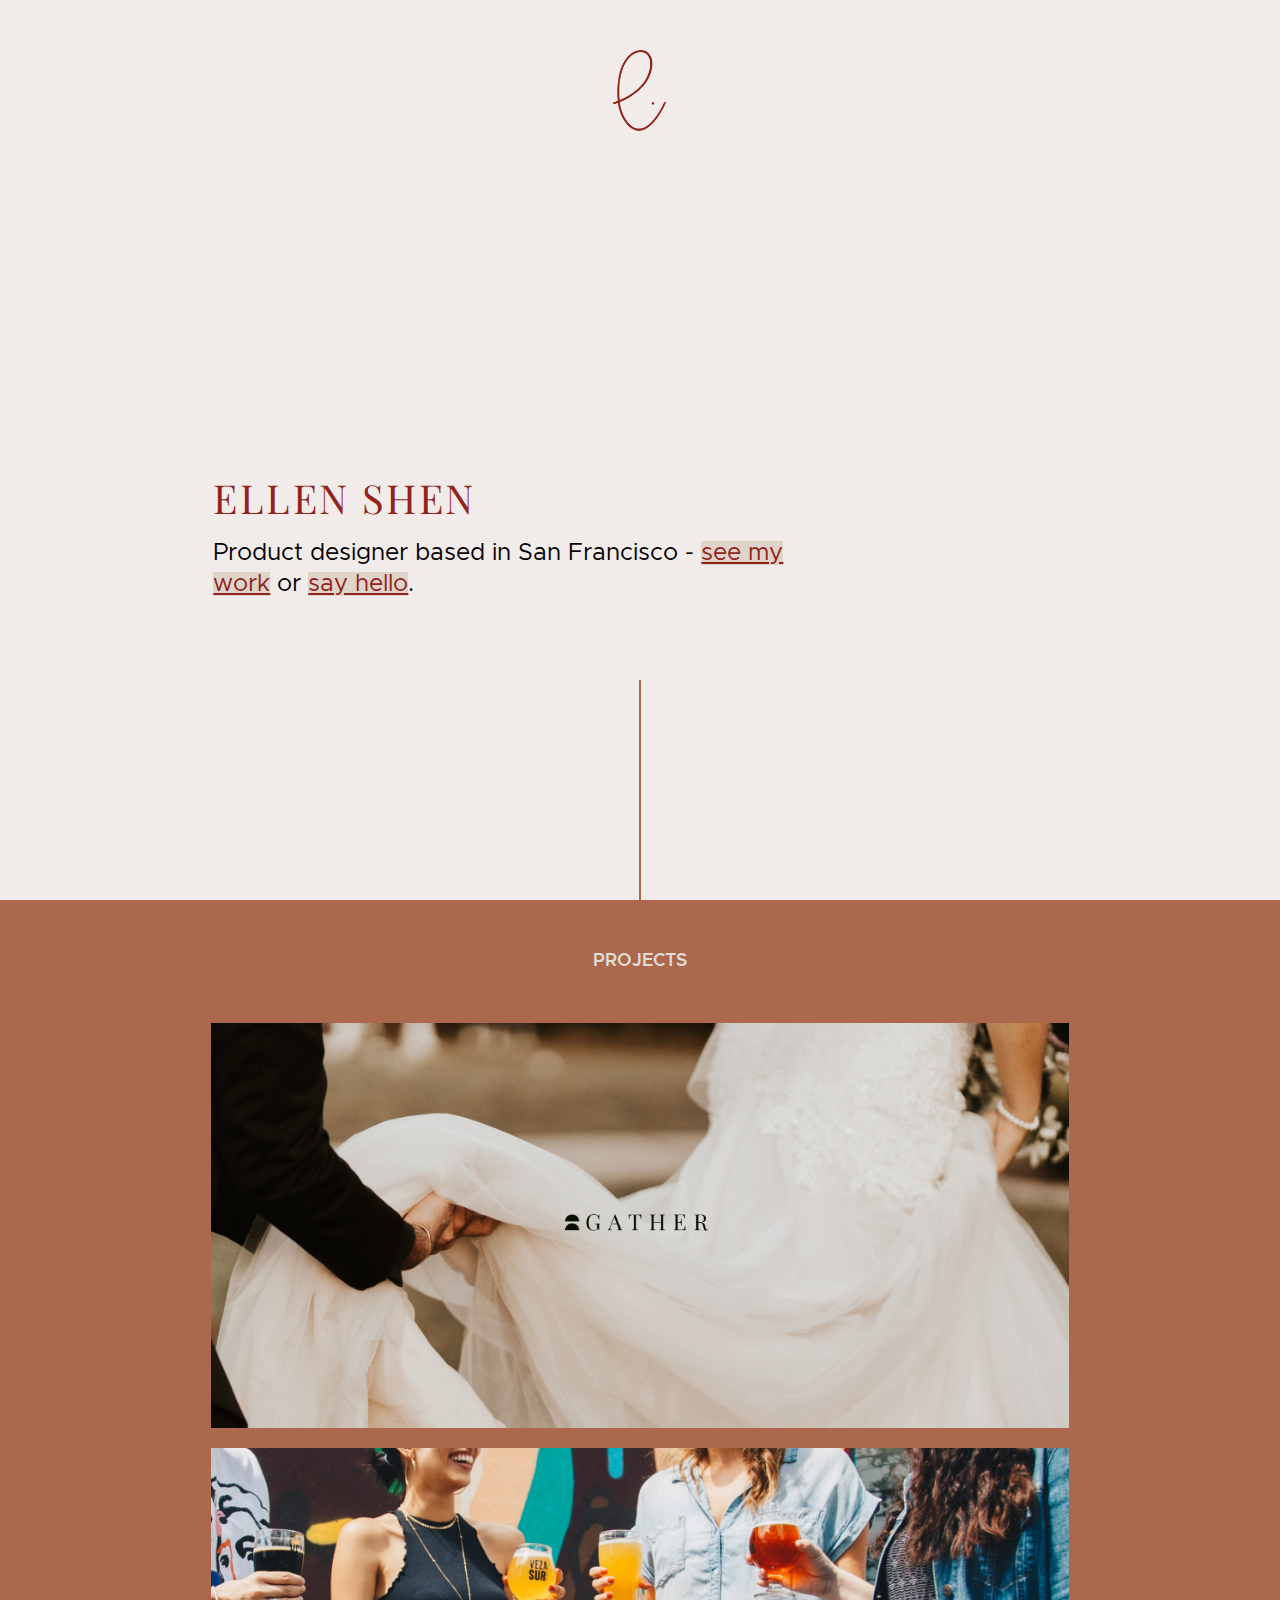
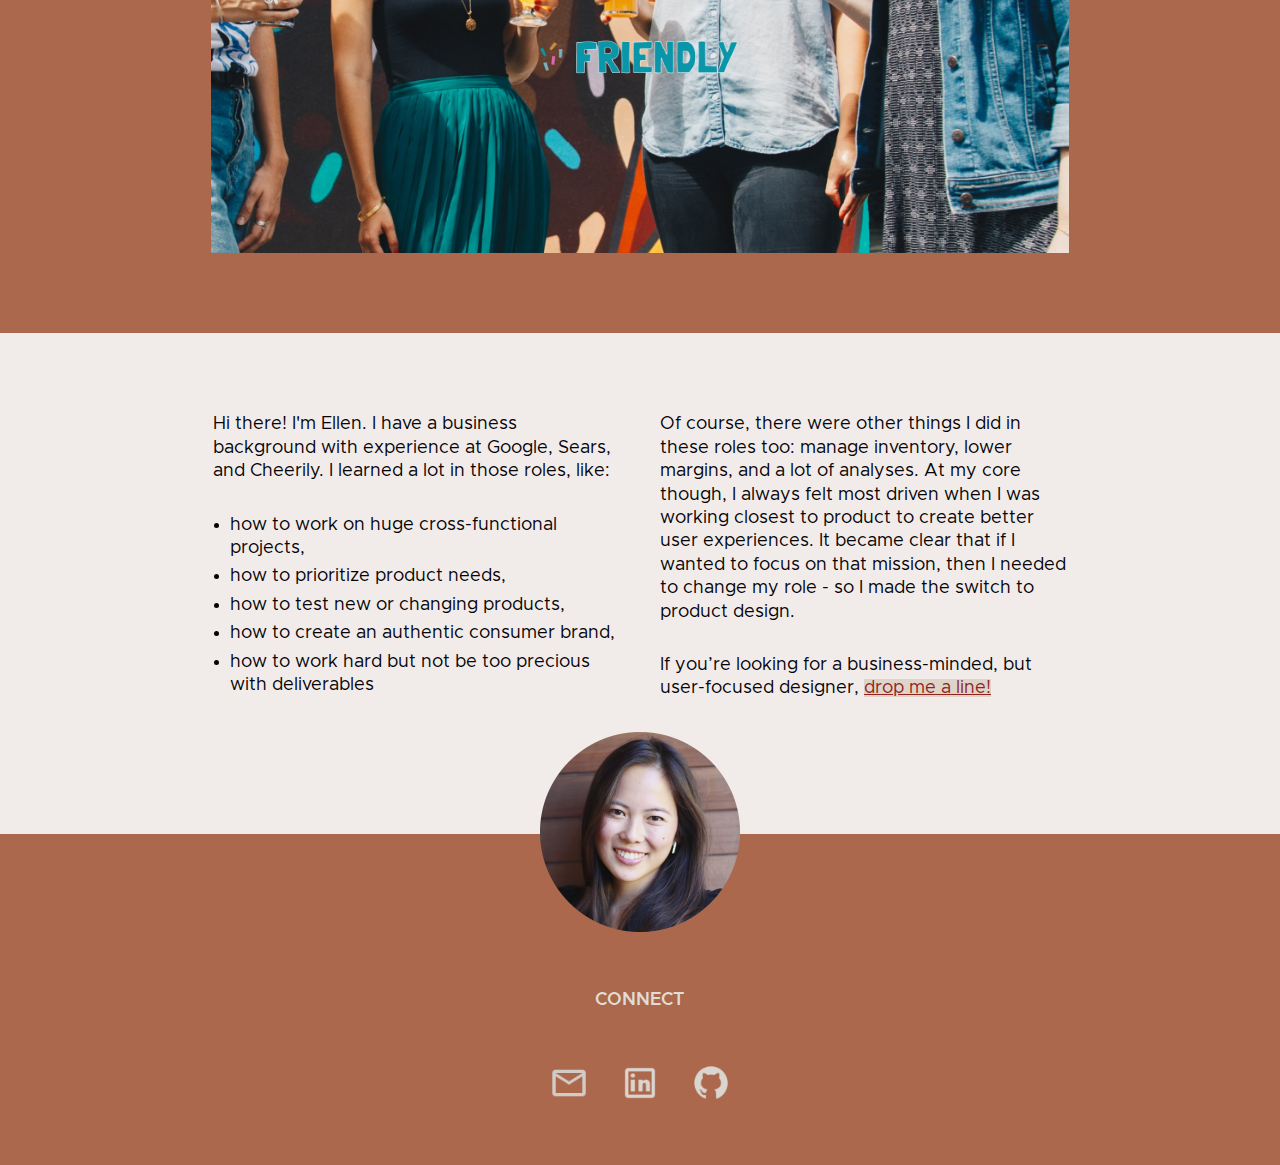
==== commit 714b0079: "Updating contact info to Shen domain" ====
--- a/index.html
+++ b/index.html
@@ -12,7 +12,7 @@
     </script>
 
     <meta name="viewport" charset="utf-8" content="width=device-width, initial-scale=1">
-    <title>Ellen Shen Rotroff | Portfolio</title>
+    <title>Ellen Shen | Portfolio</title>
     <link href="https://fonts.googleapis.com/css?family=Playfair+Display" rel="stylesheet">
     <link href="https://fonts.googleapis.com/css?family=Montserrat:400,600" rel="stylesheet">
     <link rel="stylesheet" href="styles/reset.css">
@@ -27,7 +27,7 @@
 
       <section class="hero">
         <div class="hero-name">
-          <h1>ELLEN SHEN ROTROFF</h1>
+          <h1>ELLEN SHEN</h1>
         </div>
         <p class="hero-description">Product designer based in San Francisco - <a href="#work" class="highlight">see my work</a> or <a href="#connect" class="highlight">say hello</a>.</p>
       </section>
@@ -77,8 +77,7 @@
 
       <section class="about">
         <div class="about-col-1">
-        <p><span id="biography-intro">Hi, I'm Ellen!</span></p>
-        <p>I have a business background with experience at Google, Sears, and Cheerily. I learned a lot in those roles, like:</p>
+        <p>Hi there! I'm Ellen. I have a business background with experience at Google, Sears, and Cheerily. I learned a lot in those roles, like:</p>
           <ul class="bulleted-list">
             <li>how to work on huge cross-functional projects,</li>
             <li>how to prioritize product needs,</li>
@@ -108,13 +107,10 @@
 
       <footer class="footer-home">
         <h2 class="footer-name"><a id="connect"></a>Connect</h2>
-        <a href="mailto:ellen@ellenrotroff.com" target="_blank" id="email">ellen@ellenrotroff.com</a>
           <ul class="social-links">
+            <li class="email"><a href="mailto:ellen@ellenshen.com" target="_blank"><img src="images/icons8-envelope.png" alt="Email icon" /></a></li>
             <li class="linkedin"><a href="https://www.linkedin.com/in/eshen/" target="_blank"><img src="images/icons8-linkedin.png" alt="LinkedIn icon" /></a></li>
             <li class="github"><a href="https://github.com/lnshen" target="_blank"><img src="images/icons8-github.png" alt="Github icon" /></a></li>
-            <li class="twitter"><a href="https://twitter.com/ellenshen" target="_blank"><img src="images/icons8-twitter.png" alt="Twitter icon" /></a></li>
-            <li class="instagram"><a href="https://www.instagram.com/ecshen/" target="_blank"><img src="images/icons8-instagram_new.png" alt="Instagram icon" /></a></li>
-            <li class="pinterest"><a href="https://www.pinterest.com/ellenshen/" target="_blank"><img src="images/icons8-pinterest.png" alt="Pinterest icon" /></a></li>
           </ul>
       </footer>
 
--- a/styles/style.css
+++ b/styles/style.css
@@ -802,12 +802,11 @@
 footer {
   display: grid;
   grid-area: footer;
-  grid-template-columns: 1fr 10fr 1fr;
+  grid-template-columns: 1fr 3fr 4fr 3fr 1fr;
   grid-template-areas:
-    ". footer-name ."
-    ". email ."
-    ". social-links .";
-  padding: 10rem 0;
+    ". footer-name footer-name footer-name ."
+    ". . social-links . .";
+  padding: 5rem 0;
   text-align: center;
   margin-bottom: 0rem;
 }
@@ -818,11 +817,6 @@
 
 .footer-name {
   grid-area: footer-name;
-}
-
-#email {
-  grid-area: email;
-  padding: 0 0 3.5em 0;
 }
 
 .social-links {
@@ -832,9 +826,7 @@
 
 .linkedin,
 .github,
-.twitter,
-.instagram,
-.pinterest {
+.email {
   flex-grow: 1;
 }
 
